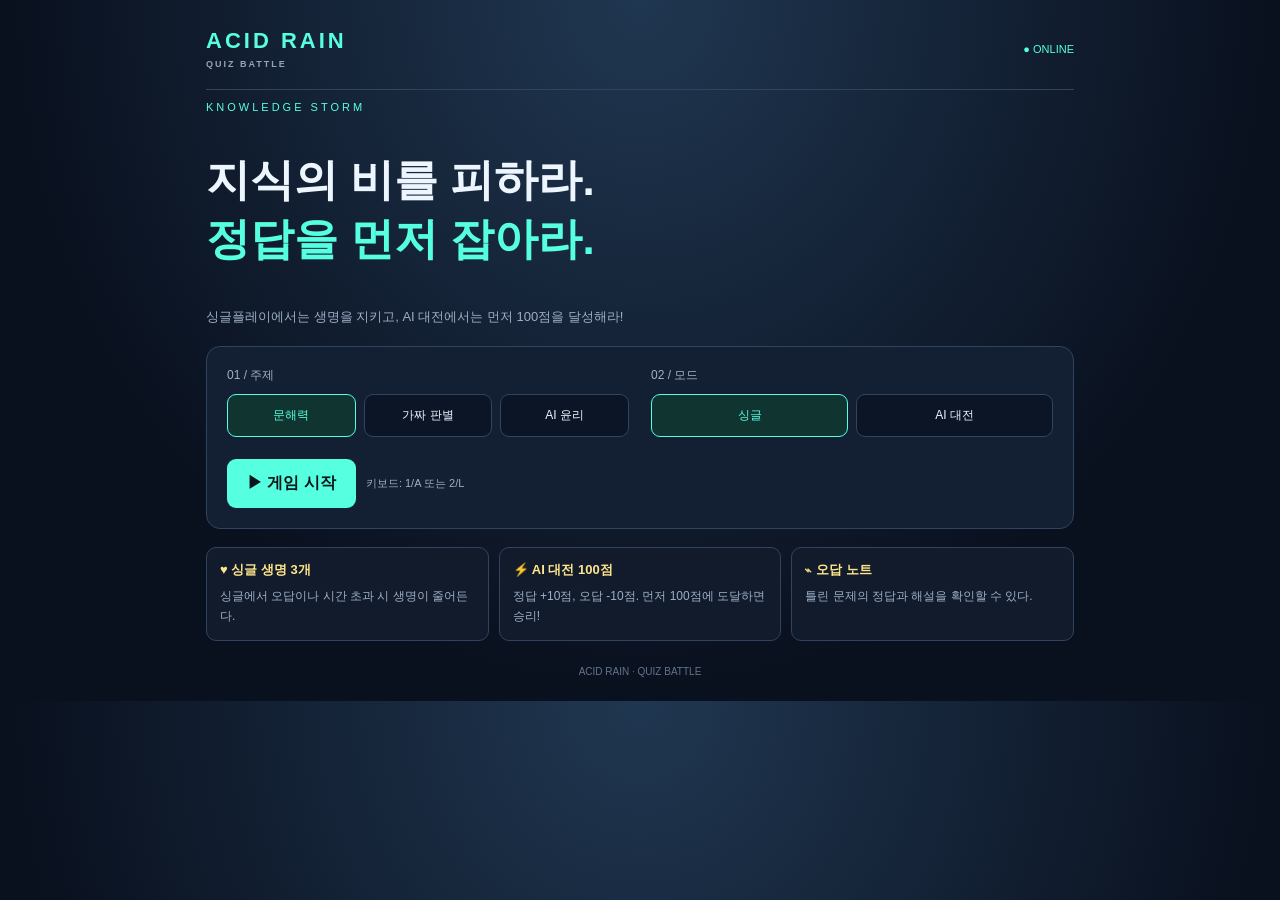
==== index.html @ 9ba33377 "Update index.html" ====
<!DOCTYPE html>
<html lang="ko">
<head>
<meta charset="UTF-8">
<meta name="viewport" content="width=device-width, initial-scale=1">
<title>ACID RAIN - Quiz Battle</title>
<style>
:root{--bg:#09101e;--panel:#131f33;--line:#30445f;--cyan:#56ffe0;--pink:#ff578d;--yellow:#ffe68a}
*{box-sizing:border-box}
body{margin:0;background:radial-gradient(ellipse at top,#203751,#09101e 70%);color:#edf5ff;font-family:Arial,"Malgun Gothic",sans-serif}
button{font:inherit;cursor:pointer}
button:disabled{cursor:default}
.app{max-width:900px;margin:auto;padding:16px}
header{display:flex;justify-content:space-between;align-items:center;padding:12px 0 20px;border-bottom:1px solid var(--line)}
.logo{font-size:22px;font-weight:900;letter-spacing:3px;color:var(--cyan)}
.logo small{display:block;font-size:9px;color:#92a4bd;letter-spacing:2px;margin-top:5px}
.screen{display:none}.screen.active{display:block}
h1{font-size:clamp(28px,6vw,44px);line-height:1.35}
h2{font-size:20px}
.muted{font-size:13px;color:#9eafc6;line-height:1.8}
.panel{background:var(--panel);border:1px solid var(--line);border-radius:14px;padding:20px;margin:18px 0}
.setup{display:grid;grid-template-columns:1fr 1fr;gap:22px}
.label{display:block;color:#9eafc6;font-size:12px;margin-bottom:10px}
.choices{display:grid;grid-template-columns:repeat(3,1fr);gap:8px}
.choices.two{grid-template-columns:repeat(2,1fr)}
.choice{padding:12px 5px;border-radius:9px;border:1px solid var(--line);background:#0b1525;color:#edf5ff;font-size:12px}
.choice.selected{border-color:var(--cyan);background:#10342f;color:var(--cyan)}
.primary{padding:14px 20px;background:var(--cyan);border:0;border-radius:9px;color:#08151a;font-weight:900}
.secondary{padding:11px 15px;background:#18263b;color:#edf5ff;border:1px solid var(--line);border-radius:9px}
.row{display:flex;align-items:center;gap:10px;flex-wrap:wrap}
.rules{display:grid;grid-template-columns:repeat(3,1fr);gap:10px}
.rule{padding:13px;border:1px solid var(--line);border-radius:10px;background:#111b2c}
.rule b{display:block;color:var(--yellow);font-size:13px;margin-bottom:7px}
.rule span{font-size:12px;color:#9eafc6;line-height:1.6}
.stats{display:grid;grid-template-columns:repeat(3,1fr);gap:8px;margin:18px 0 12px}
.stat{background:var(--panel);border:1px solid var(--line);border-radius:10px;padding:12px}
.stat span{display:block;font-size:11px;color:#9eafc6;margin-bottom:7px}
.stat strong{font-size:20px}
.battle{display:none;grid-template-columns:1fr 1fr;gap:8px;margin-bottom:12px}
.battle.show{display:grid}
.bcard{padding:12px;background:var(--panel);border:1px solid var(--line);border-radius:10px;font-size:12px}
.bcard strong{float:right;color:var(--cyan);font-size:17px}
.bcard.ai strong{color:var(--pink)}
.arena{height:475px;position:relative;overflow:hidden;border:1px solid #3b5069;border-radius:14px;background:linear-gradient(#14253a,#09111e 85%,#211525)}
.arena:before{content:"";position:absolute;inset:0;pointer-events:none;background-image:linear-gradient(#34486035 1px,transparent 1px),linear-gradient(90deg,#34486035 1px,transparent 1px);background-size:28px 28px}
.question-area{position:absolute;top:16px;left:12px;right:12px;text-align:center;z-index:2}
.topic{display:inline-block;color:var(--cyan);border:1px solid #315e62;border-radius:20px;padding:6px 10px;font-size:10px;letter-spacing:2px}
#question{font-size:clamp(16px,3.5vw,23px);font-weight:bold;line-height:1.5;margin:12px auto 8px;max-width:750px}
#subquestion{font-size:11px;color:#9eafc6}
.lanes{position:absolute;top:155px;bottom:24px;left:0;right:0;display:grid;grid-template-columns:1fr 1fr;gap:12px;padding:0 12px}
.lane{position:relative;min-width:0;border-left:1px dashed #52617b55;border-right:1px dashed #52617b55}
.lane-label{text-align:center;color:#9eafc6;font-size:10px}
.answer{position:absolute;top:30px;left:4%;width:92%;min-height:84px;padding:14px 7px;display:flex;align-items:center;justify-content:center;color:white;background:#102c37;border:1px solid var(--cyan);border-radius:11px;box-shadow:0 0 18px #56ffe01c}
.answer.pink{background:#30182c;border-color:var(--pink);box-shadow:0 0 18px #ff578d20}
.answer .txt{font-size:clamp(12px,2vw,15px);font-weight:bold;line-height:1.5;overflow-wrap:anywhere}
.key{position:absolute;top:5px;left:7px;font-size:10px;color:var(--cyan)}
.pink .key{color:var(--pink)}
.rain-tail{position:absolute;top:-48px;left:50%;height:43px;width:3px;background:linear-gradient(transparent,var(--cyan));box-shadow:0 0 8px var(--cyan);pointer-events:none}
.pink .rain-tail{background:linear-gradient(transparent,var(--pink));box-shadow:0 0 8px var(--pink)}
.floor{position:absolute;bottom:0;left:0;right:0;height:5px;background:var(--pink);box-shadow:0 0 17px var(--pink)}
.progress{height:4px;background:#1a2940;margin-top:12px;border-radius:5px;overflow:hidden}
#progressFill{height:100%;width:0;background:var(--cyan)}
.feedback{text-align:center;min-height:38px;padding:10px 0;font-size:13px;color:var(--yellow)}
.controls{display:flex;justify-content:space-between;align-items:center;gap:10px;flex-wrap:wrap}
.results{display:grid;grid-template-columns:repeat(3,1fr);gap:8px;margin:18px 0}
.result{padding:12px 8px;background:#0c1627;border:1px solid var(--line);border-radius:10px}
.result span{display:block;font-size:11px;color:#9eafc6;margin-bottom:8px}
.result strong{font-size:20px;color:var(--cyan)}
.review-list{display:grid;gap:10px}
.review{background:#0c1627;border:1px solid var(--line);border-radius:10px;padding:14px}
.review h3{font-size:14px;line-height:1.6}
.review p{font-size:13px;line-height:1.7;overflow-wrap:anywhere}
.wrong{color:var(--pink)}.correct{color:var(--cyan)}
.explain{border-top:1px solid var(--line);padding-top:8px;color:#c3d0e3}
.empty{text-align:center;padding:20px;color:#9eafc6}
footer{text-align:center;padding:25px 0 8px;color:#63748c;font-size:10px}
@media(max-width:600px){.setup{grid-template-columns:1fr}.panel{padding:15px}.rules{grid-template-columns:1fr}.rule{padding:10px 12px}.arena{height:460px}.lanes{padding:0 6px;gap:6px}.answer{left:2%;width:96%;padding:13px 4px}.stats{gap:5px}.stat{padding:10px 6px}.stat strong{font-size:16px}.results{gap:5px}.result{padding:10px 5px}.result strong{font-size:17px}}
</style>
</head>
<body>
<div class="app">
<header><div class="logo">ACID RAIN<small>QUIZ BATTLE</small></div><span style="color:var(--cyan);font-size:11px">● ONLINE</span></header>
<section id="home" class="screen active">
<p style="color:var(--cyan);letter-spacing:3px;font-size:11px">KNOWLEDGE STORM</p>
<h1>지식의 비를 피하라.<br><span style="color:var(--cyan)">정답을 먼저 잡아라.</span></h1>
<p class="muted">싱글플레이에서는 생명을 지키고, AI 대전에서는 먼저 100점을 달성해라!</p>
<div class="panel"><div class="setup">
<div><label class="label">01 / 주제</label><div class="choices" id="topics"><button class="choice selected" data-v="문해력">문해력</button><button class="choice" data-v="비판적 사고">가짜 판별</button><button class="choice" data-v="AI 윤리">AI 윤리</button></div></div>
<div><label class="label">02 / 모드</label><div class="choices two" id="modes"><button class="choice selected" data-v="single">싱글</button><button class="choice" data-v="ai">AI 대전</button></div></div>
<div id="levelSetting"><label class="label">03 / AI 난이도</label><div class="choices" id="levels"><button class="choice selected" data-v="easy">쉬움</button><button class="choice" data-v="medium">보통</button><button class="choice" data-v="hard">어려움</button></div></div>
</div><div class="row" style="margin-top:22px"><button class="primary" id="start">▶ 게임 시작</button><span class="muted" style="font-size:11px">키보드: 1/A 또는 2/L</span></div></div>
<div class="rules"><div class="rule"><b>♥ 싱글 생명 3개</b><span>싱글에서 오답이나 시간 초과 시 생명이 줄어든다.</span></div><div class="rule"><b>⚡ AI 대전 100점</b><span>정답 +10점, 오답 -10점. 먼저 100점에 도달하면 승리!</span></div><div class="rule"><b>⌁ 오답 노트</b><span>틀린 문제의 정답과 해설을 확인할 수 있다.</span></div></div>
</section>
<section id="game" class="screen">
<div class="stats"><div class="stat"><span>STAGE</span><strong id="stage">01</strong></div><div class="stat"><span id="healthLabel">HEALTH</span><strong id="hearts" style="color:var(--pink)">♥ ♥ ♥</strong></div><div class="stat"><span>MY SCORE</span><strong id="score">0</strong></div></div>
<div id="battle" class="battle"><div class="bcard">YOU <strong id="youScore">0</strong><div style="color:#9eafc6;margin-top:8px">목표: 100점</div></div><div class="bcard ai">AI <strong id="cpuScore">0</strong><div style="color:#9eafc6;margin-top:8px">목표: 100점</div></div></div>
<div class="arena"><div class="question-area"><span class="topic" id="topicName">문해력</span><div id="question">문제</div><div id="subquestion">정답을 선택하세요!</div></div>
<div class="lanes"><div class="lane"><div class="lane-label">OPTION 01 · KEY 1</div><button class="answer" id="opt0"><span class="rain-tail"></span><span class="key">1 / A</span><span class="txt"></span></button></div><div class="lane"><div class="lane-label">OPTION 02 · KEY 2</div><button class="answer pink" id="opt1"><span class="rain-tail"></span><span class="key">2 / L</span><span class="txt"></span></button></div></div><div class="floor" id="floor"></div></div>
<div class="progress"><div id="progressFill"></div></div><div class="feedback" id="feedback" aria-live="polite">시작!</div><div class="controls"><span class="muted" style="font-size:11px">1/A 왼쪽 · 2/L 오른쪽</span><button class="secondary" id="quit">게임 종료</button></div>
</section>
<section id="result" class="screen">
<p style="color:var(--cyan);letter-spacing:3px;font-size:11px">MISSION REPORT</p><h1 id="resultTitle">GAME OVER</h1><p class="muted" id="resultMessage"></p>
<div class="panel"><h2>최종 결과</h2><div class="results"><div class="result"><span>내 점수</span><strong id="finalScore">0</strong></div><div class="result"><span>스테이지</span><strong id="finalStage">1</strong></div><div class="result"><span>정답률</span><strong id="accuracy">0%</strong></div></div>
<p class="muted" id="battleResult"></p><h2>⌁ 오답 노트</h2><div id="reviews" class="review-list"></div><div class="row" style="margin-top:20px"><button class="primary" id="retry">↻ 다시 하기</button><button class="secondary" id="homeBtn">메인 화면</button></div></div>
</section>
<footer>ACID RAIN · QUIZ BATTLE</footer>
</div>
<script>
"use strict";

/* 질문은 주제별 개념 목록과 서로 다른 상황을 조합해 만든다.
   같은 질문 문장은 중복 제거하고, 한 게임 안에서는 문제를 재사용하지 않는다. */
const makeBank=(topic,concepts)=>{
 const out=[];
 concepts.forEach((x,i)=>{
  out.push({q:x.q,a:x.a,c:x.c,e:x.e});
 });
 return out;
};
const BANK={
"문해력":makeBank("문해력",[
{q:"'말을 아끼다'의 뜻은?",a:["말을 적게 하다","말을 많이 하다"],c:0,e:"필요한 말만 하며 함부로 말하지 않는다는 뜻이다."},
{q:"'가는 말이 고와야 오는 말이 곱다'는?",a:["빨리 말해야 한다","남을 좋게 대해야 나도 좋게 대접받는다"],c:1,e:"상대방에게 예의 있게 말해야 상대방도 나를 좋게 대한다."},
{q:"'그러나'가 나타내는 관계는?",a:["대조","시간 순서"],c:0,e:"앞 내용과 반대되거나 대조되는 내용을 이어 준다."},
{q:"'마침내'의 뜻은?",a:["처음부터","오랜 과정 끝에 결국"],c:1,e:"여러 과정을 거친 뒤 결국 이루어졌다는 뜻이다."},
{q:"글의 중심 내용을 찾으려면?",a:["핵심 문장과 반복되는 내용을 찾는다","가장 긴 문장만 외운다"],c:0,e:"핵심 문장과 반복되는 내용을 살펴본다."},
{q:"'수포로 돌아갔다'는?",a:["물가로 갔다","노력이나 계획이 헛일이 되었다"],c:1,e:"노력이나 계획이 성과 없이 끝났다는 뜻이다."},
{q:"객관적인 사실은?",a:["오늘은 월요일이다","월요일은 가장 싫은 날이다"],c:0,e:"요일은 확인할 수 있지만 싫어하는 날은 사람마다 다르다."},
{q:"'비가 와서 경기가 취소되었다'의 원인은?",a:["경기 취소","비가 온 것"],c:1,e:"비가 온 것이 원인이고 경기 취소가 결과다."},
{q:"좋은 글의 제목은?",a:["중심 내용을 나타낸다","어려운 단어만 나열한다"],c:0,e:"제목은 글의 중심 내용을 드러내는 것이 좋다."},
{q:"'지만'이 문장에서 하는 역할은?",a:["대조되는 내용을 이어 준다","시간을 나타내기만 한다"],c:0,e:"'지만'은 대조나 양보의 관계를 나타낸다."},
{q:"주장을 뒷받침하는 것은?",a:["근거","장식"],c:0,e:"근거는 주장이 타당하다는 것을 뒷받침하는 이유나 자료다."},
{q:"'예를 들어'의 기능은?",a:["구체적인 사례를 제시한다","앞 내용을 무조건 부정한다"],c:0,e:"사례를 들어 설명을 구체적으로 만든다."},
{q:"'왜냐하면' 뒤에 주로 오는 것은?",a:["이유나 근거","새 제목"],c:0,e:"앞서 말한 내용의 이유를 설명한다."},
{q:"문맥으로 단어 뜻을 추론한다는 것은?",a:["앞뒤 내용을 활용한다","글자 수만 센다"],c:0,e:"주변 문장과 상황이 단어의 의미를 이해하는 단서가 된다."},
{q:"'반면에'가 나타내는 관계는?",a:["차이 또는 대조","시간 순서"],c:0,e:"두 대상이나 상황의 차이를 드러낸다."},
{q:"요약할 때 적절한 방법은?",a:["핵심 내용을 간결하게 정리한다","모든 문장을 그대로 복사한다"],c:0,e:"중요한 내용을 중심으로 짧게 정리한다."},
{q:"'발이 넓다'의 관용적 의미는?",a:["아는 사람이 많다","발이 크다"],c:0,e:"여러 사람과 폭넓게 알고 지낸다는 뜻이다."},
{q:"'식은 죽 먹기'는?",a:["매우 쉬운 일","매우 위험한 일"],c:0,e:"아주 하기 쉬운 일을 뜻한다."},
{q:"'우물 안 개구리'가 비유하는 태도는?",a:["좁은 세계만 알고 그것이 전부라고 여김","새로운 경험을 적극적으로 함"],c:0,e:"세상 물정을 넓게 알지 못하는 태도를 비유한다."},
{q:"인물의 성격을 추론할 때 좋은 근거는?",a:["인물의 말과 행동","이름의 글자 수"],c:0,e:"인물이 하는 말과 행동은 성격을 판단하는 단서다."},
{q:"이야기의 배경에 포함되는 것은?",a:["시간과 장소","독자의 취미"],c:0,e:"배경은 사건이 일어나는 시간과 장소 등을 말한다."},
{q:"이야기의 갈등은 무엇인가?",a:["인물 사이 또는 인물 내부의 대립","모든 문제가 해결된 상태만"],c:0,e:"갈등은 사건을 진행시키는 대립이나 충돌이다."},
{q:"시에서 반복 표현을 사용하는 효과는?",a:["느낌이나 의미를 강조할 수 있다","항상 글을 짧게 만든다"],c:0,e:"반복은 리듬을 만들고 핵심 의미를 강조할 수 있다."},
{q:"의인법의 예시는?",a:["바람이 속삭인다","바람이 초속 3미터로 분다"],c:0,e:"사람이 아닌 바람을 사람처럼 표현했다."},
{q:"직유법의 특징은?",a:["'처럼', '같이' 등으로 빗댄다","숫자로만 나타낸다"],c:0,e:"직유는 비교 표현을 사용해 대상을 빗댄다."},
{q:"은유법의 예시는?",a:["내 마음은 호수다","호수의 깊이는 2미터다"],c:0,e:"마음을 호수에 빗대어 표현했다."},
{q:"설명문의 주된 목적은?",a:["정보나 지식을 알기 쉽게 전달한다","등장인물의 대화만 보여 준다"],c:0,e:"설명문은 대상이나 개념에 대한 정보를 전달한다."},
{q:"논설문의 특징은?",a:["주장과 근거를 제시한다","운율만으로 구성된다"],c:0,e:"논설문은 주장을 근거로 뒷받침한다."},
{q:"기사문에서 확인할 핵심 요소는?",a:["누가·언제·어디서·무엇을·어떻게·왜","글쓴이가 좋아하는 색깔"],c:0,e:"사건의 핵심 정보를 확인하면 내용을 파악하기 쉽다."},
{q:"인용한 자료의 출처를 밝히는 이유는?",a:["정보의 출처를 확인하고 저작권을 존중하려고","글을 길게 보이게 하려고"],c:0,e:"출처 표시는 정보의 근원을 밝히고 표절을 예방한다."},
{q:"표절에 해당하는 행동은?",a:["다른 사람의 글을 자기 글인 것처럼 제출한다","출처를 정확히 적는다"],c:0,e:"다른 사람의 창작물을 자기 것처럼 제시하면 표절이 될 수 있다."},
{q:"글쓴이의 관점이란?",a:["대상을 바라보는 입장","글자의 크기"],c:0,e:"관점은 대상을 해석하고 바라보는 입장이다."},
{q:"광고 문구를 읽을 때 필요한 태도는?",a:["장점뿐 아니라 조건과 한계도 확인한다","모든 표현을 사실로 믿는다"],c:0,e:"광고는 구매를 유도하므로 조건과 근거를 살펴야 한다."},
{q:"'따라서'가 나타내는 관계는?",a:["앞 내용에서 이끌어 낸 결론","대조"],c:0,e:"앞서 제시한 이유나 근거를 바탕으로 결론을 나타낸다."},
{q:"문단을 나누는 기준으로 적절한 것은?",a:["중심 내용이 달라지는 지점을 고려한다","문장마다 무조건 나눈다"],c:0,e:"문단은 중심 내용에 따라 구분하는 것이 일반적이다."},
{q:"글의 결론 부분에서 주로 하는 일은?",a:["핵심을 정리하거나 주장을 마무리한다","새 주제를 끝없이 추가한다"],c:0,e:"결론은 앞 내용을 정리하거나 주장을 마무리한다."},
{q:"글의 도입 부분의 역할은?",a:["주제나 문제를 소개한다","모든 근거를 반복한다"],c:0,e:"도입은 독자가 글의 주제에 관심을 갖도록 돕는다."},
{q:"사전에서 단어를 찾을 때 유용한 정보는?",a:["뜻·품사·용례","책상 색깔"],c:0,e:"사전은 단어의 의미와 사용법을 확인하는 데 도움이 된다."},
{q:"동음이의어란?",a:["소리는 같지만 뜻이 다른 단어","뜻이 반대인 단어"],c:0,e:"발음이 같아도 의미가 다른 단어가 있다."},
{q:"반의어의 예시는?",a:["높다와 낮다","기쁘다와 즐겁다"],c:0,e:"높다와 낮다는 의미가 서로 반대다."},
{q:"유의어를 사용할 때 주의할 점은?",a:["문맥에 따라 의미와 쓰임이 다를 수 있다","모든 문장에서 언제나 바꿔 쓸 수 있다"],c:0,e:"비슷한 뜻이라도 어감과 쓰임이 다를 수 있다."},
{q:"'눈이 밝다'의 관용적 의미는?",a:["잘 알아보거나 판단하는 능력이 뛰어나다","눈의 색이 밝다"],c:0,e:"'눈이 밝다'는 사물을 잘 알아보는 능력을 뜻할 수 있다."},
{q:"접속어가 필요한 이유는?",a:["문장 사이의 관계를 드러내기 위해","문장을 무조건 길게 만들기 위해"],c:0,e:"접속어는 앞뒤 내용의 관계를 알려 준다."},
{q:"통계 수치가 나왔을 때 확인할 점은?",a:["수치의 출처와 조사 방법","수치에 사용된 글꼴"],c:0,e:"통계의 신뢰성을 판단하려면 출처와 조사 방법을 확인해야 한다."},
{q:"감정이 강하게 드러난 글을 읽을 때는?",a:["사실과 글쓴이의 감정을 구분한다","감정을 객관적 사실로 본다"],c:0,e:"감정이나 평가와 객관적으로 확인할 수 있는 사실은 다르다."},
{q:"'손이 크다'는 문맥에 따라?",a:["씀씀이가 크다는 뜻일 수 있다","손의 길이가 반드시 크다는 뜻이다"],c:0,e:"관용 표현은 문맥에 따라 다른 뜻을 나타낸다."},
{q:"'먼저, 다음으로, 마지막으로'의 기능은?",a:["순서와 절차를 나타낸다","인물의 외모를 묘사한다"],c:0,e:"순서를 알려 주어 내용의 흐름을 이해하게 한다."},
{q:"'뿐만 아니라'의 기능은?",a:["앞 내용에 다른 내용을 덧붙인다","앞 내용을 취소한다"],c:0,e:"이미 제시한 내용에 추가 정보를 더한다."},
{q:"설명문에서 정의를 제시하는 이유는?",a:["핵심 개념의 의미를 분명히 하려고","주제를 모호하게 하려고"],c:0,e:"정의는 대상이나 개념이 무엇인지 명확하게 설명한다."},
{q:"문학 작품의 주제를 찾을 때는?",a:["사건과 인물의 변화, 결말을 함께 살핀다","제목만 보고 바로 단정한다"],c:0,e:"작품의 여러 요소를 종합해 중심 의미를 파악한다."},
{q:"시의 화자란?",a:["시 속에서 말하는 목소리","시를 읽는 모든 독자"],c:0,e:"화자는 시에서 생각과 감정을 전달하는 말하는 이다."},
{q:"소설의 서술자는?",a:["이야기를 전달하는 목소리","이야기를 읽는 독자만"],c:0,e:"서술자는 사건과 인물의 이야기를 전달한다."},
{q:"읽기 전에 제목과 소제목을 살피는 이점은?",a:["글의 주제와 구조를 예상할 수 있다","내용을 전혀 예상하지 못한다"],c:0,e:"제목과 소제목은 글의 내용을 미리 파악하는 단서다."},
{q:"읽는 중 모르는 단어가 나오면?",a:["문맥과 사전을 활용해 뜻을 확인한다","문장을 무조건 포기한다"],c:0,e:"문맥과 사전은 낯선 어휘를 이해하는 데 도움을 준다."},
{q:"읽은 뒤 내용을 되돌아보는 이유는?",a:["이해한 내용과 놓친 부분을 점검하기 위해","읽은 내용을 잊기 위해"],c:0,e:"읽기 후 점검은 이해도를 확인하는 데 도움이 된다."},
{q:"서평의 주된 내용은?",a:["책의 내용과 읽은 사람의 평가","책의 가격만"],c:0,e:"서평은 작품을 소개하고 평가하는 글이다."},
{q:"독서 감상문에 포함하면 좋은 것은?",a:["인상 깊은 부분과 자신의 생각","줄거리만 전부 복사하기"],c:0,e:"감상문은 작품을 읽고 느낀 점과 생각을 담는다."},
{q:"글의 핵심어란?",a:["중심 내용을 이해하는 데 중요한 단어","장식용 단어"],c:0,e:"핵심어는 글의 주제와 중심 내용을 파악하는 단서다."},
{q:"문해력이란 무엇인가?",a:["글을 읽고 의미를 이해하며 활용하는 능력","글씨를 빠르게 쓰는 능력만"],c:0,e:"문해력은 읽기와 이해, 정보 활용 등을 포함한다."}
]),
"비판적 사고":makeBank("비판적 사고",[
{q:"'내일부터 전국 학교 휴교!'라는 SNS 글을 봤다.",a:["교육청과 학교의 공식 공지를 확인한다","공유가 많으니 믿는다"],c:0,e:"공유 횟수만으로 사실을 판단할 수 없다."},
{q:"충격적인 뉴스 제목에 근거가 없다.",a:["제목이 강렬하니 믿는다","본문의 근거와 다른 보도를 확인한다"],c:1,e:"자극적인 제목에 속지 말고 근거를 확인한다."},
{q:"유명인이 이상한 말을 하는 영상이 있다.",a:["원본과 공식 계정 등을 확인한다","얼굴이 같으니 진짜다"],c:0,e:"영상은 합성되거나 맥락이 잘릴 수 있다."},
{q:"'이 음식을 먹으면 모든 병이 낫는다'는 광고는?",a:["바로 구매한다","과학적 근거와 공식 정보를 확인한다"],c:1,e:"과장된 건강 주장은 근거를 확인해야 한다."},
{q:"사진 속 사건이 실제인지 확인하려면?",a:["원본, 촬영 시점, 장소를 확인한다","사진은 무조건 진짜다"],c:0,e:"사진이 다른 사건의 자료로 재사용될 수 있다."},
{q:"전문가 이름이 없는 글을 봤다.",a:["전문가라고 했으니 믿는다","이름, 소속, 발언과 근거를 확인한다"],c:1,e:"전문가라는 표현만으로 신뢰성이 보장되지는 않는다."},
{q:"AI가 쓴 것 같은 뉴스의 진위를 확인하려면?",a:["문법이 자연스러우면 진짜다","신뢰할 만한 출처를 교차 확인한다"],c:1,e:"AI도 그럴듯하지만 틀린 정보를 생성할 수 있다."},
{q:"'공유하지 않으면 큰일 납니다!'라는 메시지는?",a:["불안감을 유도하는 표현인지 살펴본다","바로 공유한다"],c:0,e:"긴급함과 공포를 이용해 공유를 유도할 수 있다."},
{q:"여러 사이트에 같은 주장이 있다.",a:["여러 곳에 있으니 무조건 사실이다","같은 자료를 복사했는지 확인한다"],c:1,e:"여러 사이트가 같은 잘못된 정보를 복사했을 수 있다."},
{q:"AI 이미지인지 의심스러운 사진이 있다.",a:["출처와 원본 등 여러 증거를 확인한다","손가락만 보면 언제나 확실히 안다"],c:0,e:"이미지 일부만으로 진위를 확정하기 어렵다."},
{q:"친구 두 명이 좋아하는 게임을 반 전체가 좋아한다고 결론 내렸다.",a:["대표적인 조사다","표본이 작아 성급한 일반화일 수 있다"],c:1,e:"소수의 경험이 전체를 대표한다고 볼 수 없다."},
{q:"두 사건이 동시에 일어났다. 하나가 다른 하나의 원인일까?",a:["동시에 일어났다는 사실만으로는 알 수 없다","동시에 일어났으니 반드시 원인이다"],c:0,e:"상관관계만으로 인과관계를 확정할 수 없다."},
{q:"제품 리뷰가 전부 별 다섯 개다.",a:["제품은 반드시 완벽하다","리뷰 수와 작성자, 구체적인 내용을 살핀다"],c:1,e:"평점만으로 신뢰성을 단정하기 어렵다."},
{q:"자신의 의견과 반대되는 증거를 발견했다.",a:["증거를 검토하고 생각을 수정할 수 있다","무조건 무시한다"],c:0,e:"비판적 사고는 반대 증거도 공정하게 검토한다."},
{q:"'유명한 사람이 추천했으니 무조건 최고다.'",a:["충분한 근거다","권위만으로 결론 내리는 오류일 수 있다"],c:1,e:"유명세가 제품의 품질을 보장하지 않는다."},
{q:"'모두가 그렇게 하니까 옳다.'",a:["다수의 선택과 옳고 그름은 별개다","많은 사람이 하면 무조건 옳다"],c:0,e:"다수의 의견만으로 사실이나 도덕성을 확정할 수 없다."},
{q:"상대방의 외모를 공격하며 주장을 반박했다.",a:["논리적인 반박이다","주장 대신 사람을 공격하는 인신공격이다"],c:1,e:"주장의 타당성은 근거와 논리로 판단해야 한다."},
{q:"상대의 주장을 과장해서 반박했다.",a:["허수아비 논증일 수 있다","공정한 반박이다"],c:0,e:"상대의 실제 주장이 아니라 왜곡된 주장을 반박했다."},
{q:"설문 응답자가 특정 연령에 몰렸다.",a:["표본이 전체를 대표한다","표본 구성이 편향됐는지 확인한다"],c:1,e:"응답자 수뿐 아니라 표본 구성도 중요하다."},
{q:"통계 그래프의 세로축이 95부터 시작한다.",a:["차이가 실제보다 크게 보이는지 살핀다","그래프는 무조건 거짓이다"],c:0,e:"축의 범위는 차이를 과장해 보이게 할 수 있다."},
{q:"한 실험에서 원하는 결과가 나왔다.",a:["한 번으로 모든 상황이 증명됐다","반복 실험과 추가 검증이 필요할 수 있다"],c:1,e:"한 번의 결과만으로 일반적인 결론을 확정하기 어렵다."},
{q:"주장을 뒷받침하는 자료가 오래되었다.",a:["현재에도 유효한지 최신 자료와 비교한다","오래됐으니 무조건 거짓이다"],c:0,e:"자료의 날짜와 현재 상황의 차이를 확인해야 한다."},
{q:"인터넷 글에 출처 링크가 없다.",a:["출처가 없어도 무조건 사실이다","신뢰성을 판단할 추가 근거가 필요하다"],c:1,e:"출처를 확인할 수 없으면 검증이 어려워진다."},
{q:"한 제품의 단점 리뷰만 읽었다.",a:["다양한 리뷰와 객관적인 정보를 함께 본다","제품은 무조건 나쁘다"],c:0,e:"일부 후기만으로 전체 품질을 단정하기 어렵다."},
{q:"'이 방법을 쓰면 100% 성공한다'는 광고는?",a:["100%라는 숫자를 믿는다","성공 조건과 검증 자료를 확인한다"],c:1,e:"절대적인 표현에는 구체적인 근거가 필요하다."},
{q:"문제의 원인을 조사하지 않고 해결책부터 정했다.",a:["원인 분석이 부족할 수 있다","효율적인 분석이다"],c:0,e:"문제의 원인을 파악해야 적절한 해결책을 고를 수 있다."},
{q:"선택지 A와 B만 있다고 생각했는데 C도 가능하다.",a:["처음 두 선택지만 고집한다","선택지를 더 넓게 검토한다"],c:1,e:"여러 대안을 검토하면 더 나은 선택을 찾을 수 있다."},
{q:"이미 돈을 썼으니 손해가 나도 계속 투자하려 한다.",a:["매몰 비용에 끌린 판단일 수 있다","이미 쓴 돈은 반드시 회수된다"],c:0,e:"앞으로의 비용과 이익을 따져야 한다."},
{q:"주장에 반례가 하나 발견되었다.",a:["주장은 전부 거짓이다","반례가 주장의 어느 부분을 반박하는지 살핀다"],c:1,e:"반례의 범위와 의미를 따져야 한다."},
{q:"실험에서 여러 조건을 한꺼번에 바꾸었다.",a:["어떤 조건이 결과에 영향을 줬는지 알기 어렵다","원인을 더 정확하게 알 수 있다"],c:0,e:"여러 변인을 동시에 바꾸면 원인을 분리하기 어렵다."},
{q:"친구가 직접 경험했다고 말한다.",a:["개인 경험은 모든 사람에게 적용된다","개인 경험과 전체를 대표하는 증거를 구분한다"],c:1,e:"개인의 경험은 전체의 경향을 증명하지 않는다."},
{q:"통계에서 평균만 제시되어 있다.",a:["분포와 중앙값 등 다른 정보도 살핀다","평균만으로 모든 특징을 알 수 있다"],c:0,e:"평균은 극단적인 값의 영향을 받을 수 있다."},
{q:"조사 결과를 발표한 기관이 제품 판매자다.",a:["판매자가 발표했으니 무조건 거짓이다","이해관계와 조사 방법을 함께 검토한다"],c:1,e:"이해관계는 고려할 요소지만 자료도 함께 평가해야 한다."},
{q:"온라인 투표에서 한 사람이 여러 번 투표할 수 있다.",a:["결과가 왜곡될 가능성이 있다","결과는 언제나 정확하다"],c:0,e:"중복 참여는 결과의 대표성을 해칠 수 있다."},
{q:"뉴스에 숫자만 많으면 믿을 만할까?",a:["숫자는 언제나 객관적이다","수치의 출처와 맥락을 확인한다"],c:1,e:"숫자도 선택적으로 제시되거나 잘못 해석될 수 있다."},
{q:"상대가 제시한 근거를 검토하려면?",a:["근거가 주장과 관련 있고 충분한지 본다","상대의 말투부터 평가한다"],c:0,e:"근거의 관련성과 충분성이 중요하다."},
{q:"정책의 장점만 소개하는 글을 읽었다.",a:["장점만 있으니 완벽하다","단점과 부작용도 확인한다"],c:1,e:"균형 잡힌 판단을 위해 다양한 영향을 살펴야 한다."},
{q:"예측이 한 번 맞았다.",a:["다른 상황에서도 검증해야 한다","예측 방식이 언제나 정확하다"],c:0,e:"한 번의 성공만으로 정확성을 보장할 수 없다."},
{q:"실험 결과가 예상과 달랐다.",a:["예상과 다르니 결과를 삭제한다","결과를 기록하고 원인을 검토한다"],c:1,e:"예상과 다른 결과도 중요한 정보다."},
{q:"어떤 정보가 내 생각과 잘 맞는다.",a:["반대되는 증거도 공정하게 확인한다","맞는 정보만 더 찾아본다"],c:0,e:"확증 편향을 줄이려면 반대 증거도 살펴야 한다."},
{q:"문제 해결 방법을 비교하고 싶다.",a:["각 방법에 서로 다른 기준을 적용한다","비용·효과·위험 등 같은 기준을 적용한다"],c:1,e:"같은 기준을 적용해야 공정하게 비교할 수 있다."},
{q:"인터넷 게시물의 날짜가 5년 전이다.",a:["현재 상황에도 적용되는지 확인한다","지금도 무조건 유효하다"],c:0,e:"오래된 정보는 현재와 달라졌을 수 있다."},
{q:"원본 자료와 요약본의 수치가 다르다.",a:["더 짧은 요약본을 무조건 믿는다","원본과 계산 과정을 확인한다"],c:1,e:"요약 과정에서 오류가 생겼을 수 있다."},
{q:"'이것 아니면 저것뿐이야'라는 주장이다.",a:["흑백 논리일 가능성을 살핀다","언제나 완전한 설명이다"],c:0,e:"중간 선택지나 다른 대안이 있을 수 있다."},
{q:"두 집단의 결과가 다르게 나왔다.",a:["차이는 무조건 한 가지 원인 때문이다","표본과 조건이 같은지 확인한다"],c:1,e:"집단의 특성과 조사 조건을 함께 검토해야 한다."},
{q:"결론이 근거보다 훨씬 강하다.",a:["결론의 범위를 근거에 맞게 조정한다","강한 결론일수록 더 정확하다"],c:0,e:"결론은 근거가 뒷받침하는 범위를 넘지 않아야 한다."},
{q:"확률이 10%인 일이 있다.",a:["절대 일어나지 않는다","가능성은 낮지만 0은 아니다"],c:1,e:"10%는 불가능이 아니라 낮은 가능성을 뜻한다."},
{q:"어떤 판단이 불확실하다.",a:["불확실한 점을 밝히고 추가 정보를 찾는다","확실한 척 단정한다"],c:0,e:"불확실성을 인정하면 판단을 개선할 수 있다."},
{q:"새로운 증거가 기존 결론을 반박한다.",a:["기존 결론을 무조건 유지한다","증거를 평가하고 결론을 수정할 수 있다"],c:1,e:"합리적인 판단은 새로운 증거에 따라 바뀔 수 있다."},
{q:"댓글이 수천 개 달린 게시물은?",a:["댓글 수만으로 사실 여부를 판단할 수 없다","댓글이 많으니 무조건 사실이다"],c:0,e:"인기와 정확성은 서로 다른 기준이다."},
{q:"게시물의 작성자가 익명이다.",a:["익명이면 반드시 거짓이다","작성자만으로 판단하지 말고 근거도 확인한다"],c:1,e:"익명 여부만으로 사실을 확정할 수는 없다."},
{q:"한 장의 사진이 사건의 전부를 보여 줄까?",a:["사진 밖의 맥락과 전후 상황도 확인한다","사진 한 장이면 모든 맥락을 알 수 있다"],c:0,e:"사진은 일부 장면만 보여 줄 수 있다."},
{q:"뉴스에서 한 사람의 말만 인용했다.",a:["한 사람의 말이면 충분하다","다른 당사자와 독립적인 자료도 확인한다"],c:1,e:"한쪽의 주장만으로 전체 상황을 판단하기 어렵다."},
{q:"광고가 단점을 작은 글씨로 표시했다.",a:["조건과 제한 사항까지 읽는다","큰 글씨의 장점만 본다"],c:0,e:"중요한 조건과 예외를 확인해야 한다."},
{q:"설문 문항이 '좋은 정책에 찬성하십니까?'이다.",a:["중립적인 질문이다","표현이 응답을 유도할 수 있다"],c:1,e:"질문 문구가 응답에 영향을 줄 수 있다."},
{q:"설문에서 불만이 있는 사람만 참여했다.",a:["응답 결과가 전체 의견을 대표하지 못할 수 있다","전체의 정확한 의견이다"],c:0,e:"자발적 참여는 특정 의견을 가진 사람에게 치우칠 수 있다."},
{q:"검색 결과 맨 위에 나온 페이지는?",a:["무조건 가장 정확하다","광고나 노출 순위일 수 있어 내용도 평가한다"],c:1,e:"검색 순위가 정확성을 보장하지는 않는다."},
{q:"AI 요약문에 원문에 없는 주장이 있다.",a:["원문과 대조하고 오류를 수정한다","요약문은 항상 정확하다"],c:0,e:"자동 요약도 원문을 잘못 해석할 수 있다."},
{q:"반복해서 같은 정보가 보인다.",a:["반복 노출은 사실의 증명이다","독립적인 출처인지 확인한다"],c:1,e:"알고리즘이나 복사 때문에 같은 정보가 반복될 수 있다."},
{q:"친구가 믿는 정보라서 나도 믿으려 한다.",a:["친구의 신뢰도와 정보의 근거를 따로 본다","친구가 믿으면 검증할 필요 없다"],c:0,e:"사람에 대한 신뢰와 정보의 정확성은 별개다."},
{q:"정확한 답을 모를 때 좋은 태도는?",a:["아는 척하며 추측을 사실로 말한다","모른다고 인정하고 확인한다"],c:1,e:"불확실성을 인정하는 것이 더 정확한 판단으로 이어진다."},
{q:"주장에 숫자와 그래프가 함께 있다.",a:["자료가 주장을 실제로 뒷받침하는지 확인한다","그래프가 있으면 주장은 참이다"],c:0,e:"시각 자료도 주장과 관련성이 있는지 검토해야 한다."},
{q:"해결책이 한 가지뿐이라고 들었다.",a:["대안은 생각할 필요 없다","다른 대안과 부작용도 검토한다"],c:1,e:"여러 대안을 비교하면 더 적절한 해결책을 찾을 수 있다."},
{q:"상관계수가 높게 나왔다.",a:["한 변수가 다른 변수를 반드시 일으킨다","다른 요인과 인과관계를 따로 검토한다"],c:1,e:"높은 상관만으로 원인과 결과를 확정할 수 없다."},
{q:"어떤 주장을 평가할 때 중요한 것은?",a:["근거의 질과 논리적 연결","주장을 말한 사람의 목소리 크기"],c:0,e:"근거와 논리의 타당성을 살펴야 한다."},
{q:"비판적 사고의 목적은?",a:["모든 정보를 무조건 의심만 한다","정보와 주장을 근거에 따라 평가한다"],c:1,e:"비판적 사고는 무조건 반대하는 것이 아니라 근거를 따져 판단하는 것이다."}
]),
"AI 윤리":makeBank("AI 윤리",[
{q:"AI로 과제를 작성했다면?",a:["학교 규칙을 지키고 필요한 경우 사용 사실을 밝힌다","AI가 썼으니 내 글이라고 한다"],c:0,e:"AI 사용 규칙을 지키고 결과물에 책임져야 한다."},
{q:"AI가 자신 있게 틀린 답을 말한다.",a:["자신 있게 말했으니 사실이다","신뢰할 만한 자료로 확인한다"],c:1,e:"AI는 그럴듯하지만 틀린 정보를 만들 수 있다."},
{q:"다른 사람의 개인정보를 AI에 입력하려 한다.",a:["불필요한 개인정보 입력을 피한다","항상 완벽하게 비밀이라고 가정한다"],c:0,e:"서비스의 데이터 처리 방식을 확인하고 개인정보를 보호해야 한다."},
{q:"AI가 특정 집단을 불리하게 평가한다.",a:["AI는 항상 공정하다","학습 자료와 결과의 편향을 점검한다"],c:1,e:"학습 데이터의 편견이 결과에 반영될 수 있다."},
{q:"AI 생성 사진을 실제 뉴스처럼 게시한다.",a:["AI 생성 여부를 명확히 밝힌다","실제 촬영 출처를 꾸며낸다"],c:0,e:"사람들이 실제 사건으로 오해하지 않도록 해야 한다."},
{q:"AI가 채용 결정을 내린다면?",a:["결과를 검토하지 않는다","공정성을 점검하고 사람이 감독한다"],c:1,e:"중요한 결정에는 편향 점검과 인간의 감독이 필요하다."},
{q:"인터넷 그림을 AI에 사용해도 될까?",a:["저작권과 이용 조건을 확인한다","인터넷에 있으면 무조건 자유롭게 쓴다"],c:0,e:"공개된 자료에도 저작권이나 이용 조건이 있을 수 있다."},
{q:"AI가 잘못된 조언을 해서 피해가 생겼다.",a:["AI가 했으니 책임이 없다","관련된 책임과 시정 방법을 살펴본다"],c:1,e:"AI를 사용했다는 이유만으로 책임이 사라지지 않는다."},
{q:"AI가 차별적인 답변을 했다.",a:["문제를 확인하고 바로잡는다","그대로 퍼뜨린다"],c:0,e:"차별적 결과를 점검하고 개선하는 것이 중요하다."},
{q:"책임 있는 AI 활용은?",a:["성능만 좋으면 괜찮다","안전, 공정성, 개인정보도 고려한다"],c:1,e:"AI의 성능뿐 아니라 사람과 사회에 미치는 영향도 고려해야 한다."},
{q:"친구의 전화번호를 AI에 입력하려 한다.",a:["친구의 개인정보를 보호하고 입력하지 않는다","허락 없이 입력해도 된다"],c:0,e:"타인의 개인정보를 함부로 공유하면 안 된다."},
{q:"AI가 존재하지 않는 책을 인용했다.",a:["그럴듯하니 그대로 제출한다","실제 책과 출처가 존재하는지 확인한다"],c:1,e:"AI는 존재하지 않는 출처를 생성할 수 있다."},
{q:"유명인의 목소리를 AI로 합성하려 한다.",a:["동의와 사용 목적, 피해 가능성을 확인한다","유명인은 누구나 마음대로 합성해도 된다"],c:0,e:"목소리 합성은 권리와 사생활에 영향을 줄 수 있다."},
{q:"친구를 놀리는 가짜 영상을 AI로 만들었다.",a:["장난이면 언제나 괜찮다","당사자에게 피해를 줄 수 있으므로 만들거나 퍼뜨리지 않는다"],c:1,e:"합성 영상은 괴롭힘과 명예 훼손의 피해를 일으킬 수 있다."},
{q:"AI가 특정 성별에만 적합한 직업을 추천한다.",a:["추천 기준과 데이터의 편향을 살핀다","AI가 말했으니 정답이다"],c:0,e:"고정관념이 추천 결과에 반영됐을 수 있다."},
{q:"AI 답을 과학 보고서에 사용하려 한다.",a:["검증 없이 그대로 사용한다","신뢰할 만한 자료로 사실을 확인한다"],c:1,e:"보고서에는 정확한 정보와 확인 가능한 근거가 필요하다."},
{q:"AI 서비스가 위치 정보를 요구한다.",a:["필요성과 이용 목적을 확인한다","모든 권한을 무조건 허용한다"],c:0,e:"서비스에 꼭 필요한 정보인지 판단해야 한다."},
{q:"개인정보 처리 안내가 제공된다.",a:["읽을 필요가 전혀 없다","어떤 정보를 어떻게 처리하는지 살펴본다"],c:1,e:"정보 처리 방식을 이해하면 개인정보 위험을 줄일 수 있다."},
{q:"AI가 학생을 자동으로 평가한다.",a:["평가 기준과 오류 가능성을 검토한다","AI 평가에는 오류가 절대 없다"],c:0,e:"평가 시스템은 오류와 편향을 가질 수 있다."},
{q:"AI 추천 영상만 계속 시청한다.",a:["다른 관점과 다양한 출처도 찾아본다","추천되는 정보만 세상에 존재한다고 생각한다"],c:0,e:"추천 시스템은 비슷한 콘텐츠를 반복해서 보여 줄 수 있다."},
{q:"AI가 만든 그림을 내 작품이라고 발표한다.",a:["출처와 AI 사용 여부를 정직하게 밝힌다","직접 그렸다고 거짓말한다"],c:0,e:"창작 과정과 AI 사용 사실을 투명하게 알리는 것이 바람직하다."},
{q:"AI 숙제를 제출하기 전에는?",a:["내용을 이해하지 않고 바로 낸다","사실을 확인하고 직접 이해한 뒤 규칙에 맞게 제출한다"],c:1,e:"사용자는 결과를 확인하고 학습에 책임을 져야 한다."},
{q:"AI가 얼굴만 보고 감정을 판단한다.",a:["추정 결과가 실제 감정을 완벽하게 보여 주지는 않는다","얼굴만 보면 감정을 100% 알 수 있다"],c:0,e:"표정만으로 사람의 실제 감정을 확정하기 어렵다."},
{q:"AI 시스템의 오류로 이용자가 피해를 입었다.",a:["오류를 숨긴다","문제를 알리고 조사와 개선을 진행한다"],c:1,e:"피해를 줄이고 원인을 바로잡는 절차가 필요하다."},
{q:"AI가 만든 가짜 뉴스를 발견했다.",a:["확산을 멈추고 확인된 정보를 살핀다","더 많은 사람에게 무조건 전달한다"],c:0,e:"허위 정보의 확산을 막고 사실 여부를 확인해야 한다."},
{q:"AI 번역 결과가 이상하다.",a:["기계 번역은 언제나 완벽하다","중요한 문장은 원문과 대조해 확인한다"],c:1,e:"번역 시스템은 문맥과 표현을 잘못 이해할 수 있다."},
{q:"AI가 의료 관련 답을 제공한다.",a:["전문가의 판단을 대신한다고 믿는다","공식 자료와 자격 있는 전문가에게 확인한다"],c:1,e:"중요한 건강 결정은 신뢰할 만한 전문 정보를 통해 확인해야 한다."},
{q:"AI가 개인정보를 기억하는 것처럼 보인다.",a:["서비스의 기억과 데이터 설정을 확인한다","아무 정보도 저장될 수 없다고 단정한다"],c:0,e:"서비스마다 정보 처리 방식이 다를 수 있다."},
{q:"AI 학습 데이터에 특정 집단이 거의 없다.",a:["그 집단에 대한 결과도 언제나 정확하다","그 집단에 대한 성능이 낮아지는지 점검한다"],c:1,e:"대표성이 부족한 데이터는 특정 집단의 결과에 영향을 줄 수 있다."},
{q:"AI 시스템이 사람을 감시하는 데 사용된다.",a:["필요성·비례성·개인정보 보호를 검토한다","기술적으로 가능하면 무조건 허용한다"],c:0,e:"감시 기술은 사생활과 권리에 영향을 줄 수 있다."},
{q:"AI 시스템을 출시하기 전에 필요한 것은?",a:["홍보만 준비한다","안전성, 보안, 편향 등을 시험한다"],c:1,e:"배포 전에는 여러 위험을 점검해야 한다."},
{q:"AI가 보안 취약점을 발견했다.",a:["권한과 절차에 따라 안전하게 보고한다","취약점을 악용해 정보를 훔친다"],c:0,e:"보안 문제는 허가된 절차로 해결해야 한다."},
{q:"AI 생성물에 저작권 문제가 의심된다.",a:["AI 결과는 언제나 자유 이용 가능하다","관련 권리와 사용 조건을 확인한다"],c:1,e:"AI 생성물도 상황에 따라 권리 문제가 발생할 수 있다."},
{q:"AI가 특정 사람을 비난하는 답변을 만들었다.",a:["사실 확인 없이 퍼뜨리지 않는다","AI가 작성했으니 무조건 사실이다"],c:0,e:"AI 결과에는 오류나 명예 훼손 위험이 있을 수 있다."},
{q:"AI로 시험 답안을 몰래 생성해 제출하려 한다.",a:["규칙과 상관없이 사용한다","평가 규칙을 확인하고 부정행위를 피한다"],c:1,e:"평가에서 허용되지 않은 AI 사용은 부정행위가 될 수 있다."},
{q:"AI 보고서에 통계가 있다.",a:["통계의 출처와 계산을 확인한다","숫자가 있으니 정확하다"],c:0,e:"AI가 수치나 출처를 잘못 제시할 수 있다."},
{q:"AI의 답변이 사람마다 다르게 나온다.",a:["무조건 하나만 진실이다","질문과 맥락에 따른 차이를 확인한다"],c:1,e:"입력과 맥락에 따라 결과가 달라질 수 있다."},
{q:"AI가 비밀번호를 입력하라고 요청한다.",a:["서비스의 신뢰성과 요청 이유를 먼저 확인한다","어떤 서비스든 비밀번호를 입력한다"],c:0,e:"비밀번호를 함부로 입력하면 계정이 위험해질 수 있다."},
{q:"AI 챗봇이 사용자를 모욕하는 말을 했다.",a:["문제를 신고하거나 피드백을 제공한다","AI의 말이므로 무조건 참는다"],c:0,e:"유해한 결과는 신고와 개선 절차를 통해 다룰 수 있다."},
{q:"AI가 만든 자료를 다른 사람에게 전달한다.",a:["검증 없이 사실로 소개한다","정확성을 확인하고 필요한 경우 AI 생성물임을 알린다"],c:1,e:"전달 전에 정보의 정확성과 맥락을 확인해야 한다."},
{q:"AI 서비스가 필요 이상으로 많은 권한을 요구한다.",a:["필요한 권한만 허용하거나 사용을 중단한다","모든 권한을 무조건 허용한다"],c:0,e:"불필요한 권한은 개인정보와 보안 위험을 높일 수 있다."},
{q:"AI가 장애인을 위한 기능을 제공한다.",a:["모든 장애인에게 같은 기능만 제공하면 충분하다","실제 이용자의 다양한 요구를 확인하고 시험한다"],c:1,e:"접근성은 다양한 사용 환경과 요구를 고려해야 한다."},
{q:"AI를 사용하지 못하는 사람도 있다.",a:["기술 접근성의 격차를 줄이는 방법을 고려한다","사용하지 못하는 사람은 무조건 배제한다"],c:0,e:"디지털 격차를 줄이고 참여 기회를 넓히는 것이 중요하다."},
{q:"AI가 환경에 영향을 줄 수 있을까?",a:["AI는 전기를 사용하지 않는다","계산에 필요한 에너지와 자원 소비를 고려한다"],c:1,e:"AI 개발과 운영에는 에너지와 자원이 필요하다."},
{q:"AI 시스템이 잘못된 결과를 반복한다.",a:["원인과 데이터를 조사해 개선한다","오류를 사용자 탓으로만 돌린다"],c:0,e:"오류의 원인을 찾아 시스템을 개선해야 한다."},
{q:"AI의 자동 판단을 사람이 바꿀 수 없다.",a:["어떤 경우에도 바꿀 수 없게 하는 것이 최선이다","중요한 판단에 대한 이의 제기와 사람의 검토를 마련한다"],c:1,e:"중대한 결정에는 설명과 이의 제기 절차가 중요하다."},
{q:"AI가 만든 콘텐츠에 실제 인물이 등장한다.",a:["당사자의 권리와 사생활을 고려한다","실제 인물이면 누구나 자유롭게 이용할 수 있다"],c:0,e:"실제 인물의 초상과 개인정보를 존중해야 한다."},
{q:"AI가 추천한 상품을 구매하려 한다.",a:["추천은 언제나 내게 가장 유리하다","추천 이유와 다른 선택지도 비교한다"],c:1,e:"추천은 광고나 시스템 목표의 영향을 받을 수 있다."},
{q:"AI가 내린 결정의 이유를 알 수 없다.",a:["이유를 몰라도 무조건 따른다","설명이나 검토 방법을 요청한다"],c:1,e:"중요한 결정에서는 설명 가능성과 검토 절차가 중요하다."},
{q:"AI가 만든 글에 오류를 발견했다.",a:["오류를 수정하고 사실을 다시 확인한다","AI가 쓴 글이니 수정하지 않는다"],c:0,e:"AI 결과물은 사용자가 검토하고 수정해야 한다."},
{q:"AI로 다른 사람의 얼굴을 광고에 넣으려 한다.",a:["당사자의 동의와 권리를 확인한다","광고 목적이면 허락이 필요 없다"],c:0,e:"얼굴을 이용할 때는 권리와 동의를 고려해야 한다."},
{q:"AI가 학생의 학습 수준을 예측한다.",a:["예측을 확정적인 능력으로 취급한다","오류 가능성을 인정하고 여러 평가 자료를 함께 본다"],c:1,e:"예측 결과만으로 학생의 가능성을 단정해서는 안 된다."},
{q:"AI가 특정 지역 사람을 위험하다고 분류한다.",a:["분류 기준과 데이터 편향을 점검한다","AI 분류는 언제나 객관적이다"],c:0,e:"데이터와 기준이 특정 집단을 부당하게 불리하게 만들 수 있다."},
{q:"AI에게 타인의 비밀을 요약해 달라고 한다.",a:["허락과 개인정보 보호를 먼저 고려한다","비밀이면 더 많이 입력한다"],c:0,e:"타인의 사적인 정보는 함부로 입력하거나 공유하면 안 된다."},
{q:"AI로 만든 음악을 상업적으로 사용하려 한다.",a:["서비스 약관과 권리 조건을 확인한다","AI 음악은 무조건 저작권 문제가 없다"],c:0,e:"상업적 이용 가능 여부는 도구와 결과물의 조건에 따라 달라질 수 있다."},
{q:"AI가 만든 번역으로 중요한 계약 내용을 이해하려 한다.",a:["번역 결과만으로 계약을 확정한다","원문과 전문가 검토를 통해 확인한다"],c:1,e:"중요한 계약은 번역 오류의 위험을 고려해야 한다."},
{q:"AI가 어린이에게 부적절한 내용을 보여 줬다.",a:["연령에 맞는 안전장치와 신고 절차를 확인한다","어린이에게도 모든 결과를 그대로 보여 준다"],c:0,e:"아동 이용 환경에서는 안전성과 연령 적합성이 중요하다."},
{q:"AI가 만든 이미지를 뉴스 기사에 사용한다.",a:["독자가 오해하지 않도록 생성 이미지임을 표시한다","실제 현장 사진이라고 설명한다"],c:0,e:"합성 이미지가 실제 기록으로 오인되지 않게 해야 한다."},
{q:"AI가 한 사람의 목소리를 흉내 내 전화를 걸었다.",a:["사칭과 사기 위험을 경계하고 별도 확인한다","목소리가 같으니 본인이라고 확신한다"],c:0,e:"음성 합성은 신원 사칭에 악용될 수 있다."},
{q:"AI가 학생의 글을 평가할 때 중요한 점은?",a:["평가 결과를 절대적인 점수로 본다","평가 기준을 공개하고 사람이 검토한다"],c:1,e:"평가 기준과 검토 절차가 공정성에 중요하다."},
{q:"AI를 사용해 만든 작품의 과정을 묻는다면?",a:["사용한 도구와 본인의 기여를 정직하게 설명한다","모든 과정을 직접 했다고 말한다"],c:0,e:"창작 과정과 기여를 정확히 밝히는 것이 투명하다."},
{q:"AI가 제안한 결정을 따르기 전에 필요한 것은?",a:["항상 자동으로 승인한다","목표와 위험, 근거를 확인한다"],c:1,e:"AI의 제안도 목적과 결과를 검토해야 한다."},
{q:"AI가 특정 언어를 잘 이해하지 못한다.",a:["해당 언어 사용자에게 불리한 결과가 생기는지 살핀다","모든 언어에서 성능이 같다고 가정한다"],c:0,e:"언어별 성능 차이는 정보 접근과 공정성에 영향을 줄 수 있다."},
{q:"AI가 사용자 데이터를 광고에 활용할 수 있다.",a:["데이터 사용 설정과 안내를 확인한다","서비스가 알아서 하니 신경 쓸 필요 없다"],c:0,e:"데이터 활용 방식을 확인하고 선택권을 행사하는 것이 좋다."},
{q:"AI가 특정 집단의 지원을 반복적으로 거절한다.",a:["결과를 분석하고 차별 여부를 점검한다","반복됐으니 공정한 결과다"],c:0,e:"반복되는 결과도 편향이나 차별을 나타낼 수 있다."},
{q:"AI가 다른 사람의 글을 비슷하게 생성했다.",a:["출처와 저작권, 이용 조건을 검토한다","AI 결과는 원작과 무관하다고 단정한다"],c:0,e:"AI 생성물도 기존 창작물과 유사할 수 있어 검토가 필요하다."},
{q:"AI가 만든 결과가 예상과 다르다.",a:["결과를 검토하고 필요하면 수정하거나 사용하지 않는다","결과가 나왔으니 무조건 사용한다"],c:0,e:"사용자는 결과가 목적에 맞는지 판단해야 한다."},
{q:"AI 윤리에서 투명성이 중요한 이유는?",a:["사용자가 결과의 성격과 한계를 이해하도록 돕는다","모든 정보를 숨기기 위해"],c:0,e:"투명성은 사용자가 AI 결과를 적절히 판단하도록 돕는다."},
{q:"AI 윤리에서 공정성이란?",a:["사람과 집단에 부당한 차별이 생기지 않도록 살핀다","상황과 관계없이 같은 결과만 준다"],c:0,e:"공정성은 편향과 부당한 차별을 점검하는 것을 포함한다."},
{q:"AI 윤리에서 책임성이란?",a:["문제 발생 시 책임과 해결 절차를 분명히 한다","AI가 했으니 아무도 책임지지 않는다"],c:0,e:"책임성은 결과를 관리하고 문제를 해결하는 절차를 말한다."},
{q:"AI 윤리에서 개인정보 보호란?",a:["필요한 정보만 적절하게 처리한다","모든 정보를 무조건 수집한다"],c:0,e:"정보 수집과 사용은 목적과 필요성을 고려해야 한다."},
{q:"AI 윤리에서 안전성이란?",a:["사용 중 생길 수 있는 피해와 위험을 줄인다","빠르게 작동하면 안전하다"],c:0,e:"안전성은 오류와 악용으로 인한 피해를 줄이는 것을 포함한다."},
{q:"AI 사용으로 다른 사람에게 피해가 생겼다.",a:["피해를 줄이고 문제를 바로잡는 방법을 찾는다","AI 사용을 핑계로 무시한다"],c:0,e:"AI 사용자는 결과와 피해에 주의를 기울여야 한다."},
{q:"AI가 허위 정보를 생성했을 때 바람직한 대응은?",a:["수정하고 확산을 막으며 원인을 살핀다","오류를 숨기고 계속 사용한다"],c:0,e:"오류를 바로잡고 추가 피해를 예방해야 한다."},
{q:"AI가 사람의 권리를 침해할 수 있는 결정을 내린다.",a:["영향받는 사람의 권리와 이의 제기 절차를 검토한다","효율적이면 권리는 고려하지 않는다"],c:0,e:"효율성과 함께 사람의 권리와 공정성을 고려해야 한다."},
{q:"AI를 학교에서 사용할 때 지켜야 할 원칙은?",a:["교사의 안내와 학교 규칙을 따른다","허용 여부를 확인하지 않고 몰래 사용한다"],c:0,e:"교육 환경에서는 정해진 AI 사용 규칙을 따라야 한다."},
{q:"AI가 답을 모르는 질문을 받았다.",a:["불확실성을 밝히거나 추가 확인을 권한다","그럴듯한 답을 무조건 만들어 낸다"],c:0,e:"모르는 내용을 사실처럼 꾸며내지 않는 것이 중요하다."},
{q:"AI가 사람의 감정을 이용해 구매를 유도한다.",a:["조작 가능성과 사용자의 자율성을 살핀다","구매가 늘면 언제나 윤리적이다"],c:0,e:"감정을 이용한 설계는 자율적인 선택을 해칠 수 있다."},
{q:"AI 서비스가 어린이 데이터를 수집한다.",a:["연령에 맞는 보호와 동의 절차를 확인한다","어린이 정보는 보호할 필요가 없다"],c:0,e:"어린이의 개인정보는 특별히 주의해서 다뤄야 한다."},
{q:"AI의 결과를 사람에게 설명해야 하는 상황이다.",a:["결정의 근거와 한계를 이해하기 쉽게 알린다","설명 없이 결과만 통보한다"],c:0,e:"설명은 결과를 이해하고 이의를 제기하는 데 도움이 된다."},
{q:"AI가 사용자 선택을 계속 제한한다.",a:["사용자가 스스로 판단하고 선택할 수 있게 한다","선택을 제한할수록 윤리적이다"],c:0,e:"사용자의 자율성과 선택권을 존중해야 한다."},
{q:"AI를 이용해 만든 작품의 출처를 기록하는 이유는?",a:["제작 과정을 투명하게 설명하기 위해","작품의 의미를 없애기 위해"],c:0,e:"사용 도구와 기여를 기록하면 제작 과정을 명확히 할 수 있다."},
{q:"AI 윤리의 핵심은 무엇인가?",a:["기술의 이익과 위험을 함께 고려하는 것","기술이 가능하면 무엇이든 하는 것"],c:0,e:"AI 활용은 사람과 사회에 미치는 영향을 함께 고려해야 한다."}
])
};

/* 주제별 100개 이상을 보장하기 위한 추가 문항 생성.
   각각 다른 상황 문장을 사용해 문장 중복을 피하고, 핵심 판단 기준을 연습한다. */
const expandBank=(topic,base)=>{
 const scenarios={
 "문해력":[
 ["교과서에서 낯선 단어를 만났을 때","문맥과 사전으로 뜻을 확인한다","뜻을 모른 채 건너뛴다"],
 ["긴 글을 시험 전에 정리할 때","중심 내용과 핵심 근거를 뽑는다","모든 문장을 그대로 외운다"],
 ["설명문에서 표가 함께 제시됐을 때","표와 본문이 어떻게 연결되는지 본다","표는 읽지 않는다"],
 ["친구에게 책 내용을 소개할 때","중심 내용과 인상 깊은 점을 정리한다","결말만 말하고 맥락을 생략한다"],
 ["주장하는 글을 평가할 때","주장과 근거가 연결되는지 확인한다","말투가 강하면 옳다고 생각한다"],
 ["두 문단 사이의 관계를 찾을 때","접속어와 중심 내용을 살핀다","문단의 길이만 비교한다"],
 ["시의 표현을 해석할 때","비유와 화자의 정서를 살핀다","모든 말을 사실 그대로 해석한다"],
 ["기사의 핵심을 파악할 때","사건의 핵심 정보와 출처를 확인한다","제목만 읽고 결론을 낸다"],
 ["글의 결론을 쓸 때","앞에서 다룬 내용을 정리한다","관련 없는 새 주제를 추가한다"],
 ["문장을 고쳐 쓸 때","의미가 명확하고 자연스러운지 확인한다","어려운 단어를 무조건 늘린다"]
 ],
 "비판적 사고":[
 ["SNS에서 긴급한 소문을 발견했을 때","공식 출처를 확인하고 공유를 보류한다","즉시 여러 단체방에 전달한다"],
 ["상품 광고가 최고라고 주장할 때","비교 기준과 근거를 확인한다","광고 문구만 믿고 구매한다"],
 ["한 통계가 큰 차이를 보여 줄 때","축과 단위, 표본을 살핀다","그래프만 보고 단정한다"],
 ["친구가 들은 소문을 전할 때","독립적인 출처를 찾아 확인한다","친구가 믿으니 사실로 받아들인다"],
 ["어떤 주장을 반박할 때","상대의 실제 주장과 근거를 다룬다","상대의 성격을 공격한다"],
 ["AI가 만든 사진이 화제가 됐을 때","원본과 촬영 맥락을 확인한다","좋아요 수로 진위를 판단한다"],
 ["설문 결과가 발표됐을 때","질문 문항과 표본 구성을 살핀다","응답 수만 보고 대표성을 확정한다"],
 ["연구 결과가 한 번 발표됐을 때","방법과 추가 연구 여부를 살핀다","한 번의 결과를 보편 법칙으로 본다"],
 ["두 사건이 함께 발생했을 때","인과관계를 별도로 검토한다","동시에 발생했으니 원인이라고 단정한다"],
 ["출처가 불명확한 게시물을 읽을 때","작성자와 원문, 증거를 확인한다","자극적인 제목만 보고 믿는다"]
 ],
 "AI 윤리":[
 ["AI에 친구의 사진을 넣으려 할 때","동의와 개인정보 보호를 고려한다","허락 없이 입력한다"],
 ["AI로 과제를 도울 때","학교 규칙을 지키고 내용을 검토한다","결과를 이해하지 않고 제출한다"],
 ["AI가 사실과 다른 내용을 답할 때","신뢰할 수 있는 자료로 확인한다","AI 답변을 무조건 사실로 본다"],
 ["AI가 특정 집단을 불리하게 평가할 때","편향과 차별 가능성을 점검한다","자동 결과라며 그대로 받아들인다"],
 ["AI 합성 영상을 게시할 때","합성 사실을 표시하고 피해를 고려한다","실제 영상인 것처럼 속인다"],
 ["AI가 중요한 결정을 추천할 때","근거와 위험을 검토하고 사람의 판단을 포함한다","추천을 무조건 따른다"],
 ["AI 서비스가 개인정보를 요구할 때","필요성과 이용 목적을 확인한다","모든 권한을 허용한다"],
 ["AI 생성물을 상업적으로 이용할 때","약관과 권리 조건을 확인한다","모든 결과가 자유 이용 가능하다고 가정한다"],
 ["AI의 결과가 사람에게 피해를 줄 때","문제를 알리고 피해를 줄이며 수정한다","책임을 AI에만 돌린다"],
 ["AI가 잘 모르는 답을 할 때","불확실성을 인정하고 추가 확인한다","그럴듯한 답을 꾸며낸다"]
 ]
 };
 const arr=[...base];
 const list=scenarios[topic];
 const labels=[
 "도입 상황에서 올바른 판단은 무엇인가?",
 "이 상황에서 가장 바람직한 행동은?",
 "이 사례를 접했을 때 우선해야 할 것은?",
 "이 문제를 책임 있게 해결하는 방법은?",
 "이 상황에서 피해야 할 행동은 무엇인가?"
 ];
 for(let round=0;arr.length<105;round++){
  for(let i=0;i<list.length&&arr.length<105;i++){
   const s=list[i],n=round*list.length+i+1;
   const q=`${s[0]} (${n}번째 사례): ${labels[round%labels.length]}`;
   if(!arr.some(x=>x.q===q)){
    arr.push({q,a:[s[1],s[2]],c:0,e:`${s[1]}가 더 적절하다. ${topic}에서는 근거와 상황을 확인하고 신중하게 판단해야 한다.`});
   }
  }
 }
 return arr;
};

const $=id=>document.getElementById(id);
const buttons=[$("opt0"),$("opt1")];
const AI_LEVEL={easy:{aiDelay:4300,aiChance:.45},medium:{aiDelay:2600,aiChance:.70},hard:{aiDelay:1200,aiChance:.90}};
let settings={topic:"문해력",mode:"single",level:"easy"};
let game=null,pool=[],q=null,raf=0,timer=null,locked=false,aiAnswered=false,lastFrame=0;
function show(id){document.querySelectorAll(".screen").forEach(s=>s.classList.remove("active"));$(id).classList.add("active");}
function shuffle(arr){arr=[...arr];for(let i=arr.length-1;i>0;i--){const j=Math.floor(Math.random()*(i+1));[arr[i],arr[j]]=[arr[j],arr[i]];}return arr;}
function stop(){if(raf)cancelAnimationFrame(raf);raf=0;if(timer!==null)clearTimeout(timer);timer=null;}
function bind(group,key){$(group).addEventListener("click",e=>{const b=e.target.closest("[data-v]");if(!b)return;settings[key]=b.dataset.v;$(group).querySelectorAll(".choice").forEach(x=>x.classList.toggle("selected",x===b));});}
bind("topics","topic");
bind("modes","mode");
bind("levels","level");
function updateLevelSetting(){
  const isAI=settings.mode==="ai";
  $("levelSetting").style.display=isAI?"":"none";
}
updateLevelSetting();
$("modes").addEventListener("click",()=>updateLevelSetting());
function uniqueQuestions(topic){const seen=new Set();return BANK[topic].filter(item=>{const key=item.q.trim().replace(/\s+/g," ").toLocaleLowerCase("ko");if(seen.has(key))return false;seen.add(key);return true;});}
function startGame(){stop();pool=shuffle(uniqueQuestions(settings.topic));game={stage:0,hp:3,score:0,aiScore:0,attempts:0,correct:0,wrong:[],used:0,running:true};$("battle").classList.toggle("show",settings.mode==="ai");$("healthLabel").textContent=settings.mode==="ai"?"BATTLE":"HEALTH";$("hearts").textContent=settings.mode==="ai"?"NO LIVES":"♥ ♥ ♥";$("topicName").textContent=settings.topic;show("game");nextQuestion();}
function nextQuestion(){if(!game?.running)return;if(settings.mode==="single"&&game.hp<=0){endGame("GAME OVER","생명을 모두 잃었습니다.");return;}if(game.used>=pool.length){endGame("QUIZ COMPLETE","이 주제의 문제를 모두 풀었습니다!");return;}
const item=pool[game.used++],order=Math.random()<.5?[0,1]:[1,0];q={...item,options:order.map(i=>item.a[i]),correctPosition:order.indexOf(item.c),elapsed:0,duration:Math.max(2800,9500-Math.floor(game.stage/5)*700)};game.stage++;locked=false;aiAnswered=false;lastFrame=0;$("question").textContent=q.q;$("subquestion").textContent=settings.mode==="ai"?"먼저 100점에 도달하면 승리!":"정답을 선택하세요!";$("feedback").textContent="산성비가 내려옵니다...";$("feedback").style.color="var(--yellow)";$("progressFill").style.width="0%";buttons.forEach((b,i)=>{b.disabled=false;b.style.top="30px";b.style.opacity="1";b.querySelector(".txt").textContent=q.options[i];});updateStats();raf=requestAnimationFrame(tick);}
function tick(now){if(!game?.running||locked)return;if(!lastFrame)lastFrame=now;const dt=Math.min((now-lastFrame)/1000,.05);lastFrame=now;q.elapsed+=dt*1000;const lane=buttons[0].parentElement.parentElement,maxY=Math.max(35,lane.clientHeight-110),progress=Math.min(1,q.elapsed/q.duration),y=30+progress*maxY;buttons.forEach(b=>b.style.top=y+"px");$("progressFill").style.width=(progress*100)+"%";
if(settings.mode==="ai"&&!aiAnswered&&q.elapsed>=AI_LEVEL[settings.level].aiDelay){aiAnswered=true;if(Math.random()<AI_LEVEL[settings.level].aiChance){game.aiScore+=10;updateStats();if(game.aiScore>=100){endGame("AI WIN","AI가 먼저 100점에 도달했습니다!");return;}finishRound("AI");return;}else{$("feedback").textContent="🤖 AI 오답! AI 점수 변화 없음.";$("feedback").style.color="var(--yellow)";finishRound("AI_WRONG");return;}}
if(progress>=1){timeoutRound();return;}raf=requestAnimationFrame(tick);}
function choose(i){if(!game?.running||locked||buttons[i].disabled)return;game.attempts++;if(i===q.correctPosition){game.correct++;game.score+=10;updateStats();if(settings.mode==="ai"&&game.score>=100){endGame("YOU WIN","축하합니다! 먼저 100점에 도달했습니다.");return;}finishRound("PLAYER");return;}
game.wrong.push({q:q.q,chosen:q.options[i],correct:q.options[q.correctPosition],explain:q.e});if(settings.mode==="ai"){game.score-=10;updateStats();finishRound("PLAYER_WRONG");}else{game.hp=Math.max(0,game.hp-1);updateStats();locked=true;stop();buttons.forEach(b=>b.disabled=true);$("feedback").textContent="✕ 오답! ♥ -1 · 다음 문제로 이동!";$("feedback").style.color="var(--pink)";$("subquestion").textContent="정답: "+q.options[q.correctPosition];timer=setTimeout(()=>{if(!game?.running)return;if(game.hp<=0)endGame("GAME OVER","생명을 모두 잃었습니다.");else nextQuestion();},500);}}
function finishRound(winner){if(locked||!game?.running)return;locked=true;stop();buttons.forEach(b=>b.disabled=true);if(winner==="PLAYER"){$("feedback").textContent="✓ 정답! +10점";$("feedback").style.color="var(--cyan)";}else if(winner==="AI"){$("feedback").textContent="🤖 AI 정답! +10점";$("feedback").style.color="var(--pink)";}else if(winner==="AI_WRONG"){$("feedback").textContent="🤖 AI 오답! 점수 변화 없음.";$("feedback").style.color="var(--yellow)";}else{$("feedback").textContent="✕ 오답! -10점 · 다음 문제로 이동!";$("feedback").style.color="var(--pink)";$("subquestion").textContent="정답: "+q.options[q.correctPosition];}timer=setTimeout(()=>{if(game?.running)nextQuestion();},500);}
function timeoutRound(){if(locked||!game?.running)return;locked=true;stop();if(settings.mode==="ai"){game.score-=10;game.attempts++;game.wrong.push({q:q.q,chosen:"시간 초과",correct:q.options[q.correctPosition],explain:q.e});$("feedback").textContent="💥 시간 초과! -10점";}else{game.hp=Math.max(0,game.hp-1);game.attempts++;game.wrong.push({q:q.q,chosen:"시간 초과",correct:q.options[q.correctPosition],explain:q.e});$("feedback").textContent="💥 바닥에 닿았습니다! ♥ -1";}$("feedback").style.color="var(--pink)";buttons.forEach(b=>b.disabled=true);$("subquestion").textContent="정답: "+q.options[q.correctPosition];$("floor").animate([{opacity:1},{opacity:.2},{opacity:1}],300);updateStats();timer=setTimeout(()=>{if(!game?.running)return;if(settings.mode==="single"&&game.hp<=0)endGame("GAME OVER","생명을 모두 잃었습니다.");else nextQuestion();},500);}
function updateStats(){$("stage").textContent=String(game.stage).padStart(2,"0");$("hearts").textContent=settings.mode==="ai"?"—":(game.hp?"♥ ".repeat(game.hp).trim():"♡ ♡ ♡");$("score").textContent=game.score;$("youScore").textContent=game.score;$("cpuScore").textContent=game.aiScore;}
function endGame(title,message){if(!game||!game.running)return;game.running=false;locked=true;stop();buttons.forEach(b=>b.disabled=true);$("resultTitle").textContent=title;$("resultMessage").textContent=message;$("finalScore").textContent=game.score;$("finalStage").textContent=game.stage;$("accuracy").textContent=game.attempts?Math.round(game.correct/game.attempts*100)+"%":"0%";$("battleResult").textContent=settings.mode==="ai"?"내 점수 "+game.score+"점 · AI "+game.aiScore+"점":"";const list=$("reviews");list.replaceChildren();if(!game.wrong.length){const el=document.createElement("div");el.className="empty";el.textContent="오답이 없습니다! 훌륭합니다.";list.append(el);}else{game.wrong.forEach((w,i)=>{const card=document.createElement("article");card.className="review";const h=document.createElement("h3");h.textContent=(i+1)+". "+w.q;const a=document.createElement("p");a.className="wrong";a.textContent="내 선택: "+w.chosen;const c=document.createElement("p");c.className="correct";c.textContent="정답: "+w.correct;const e=document.createElement("p");e.className="explain";e.textContent="해설: "+w.explain;card.append(h,a,c,e);list.append(card);});}show("result");}
buttons.forEach((b,i)=>b.addEventListener("click",()=>choose(i)));document.addEventListener("keydown",e=>{if(!$("game").classList.contains("active")||e.repeat)return;if(e.key==="1"||e.key.toLowerCase()==="a")choose(0);if(e.key==="2"||e.key.toLowerCase()==="l")choose(1);});
$("start").addEventListener("click",startGame);$("retry").addEventListener("click",startGame);$("quit").addEventListener("click",()=>endGame("GAME ENDED","게임을 종료했습니다."));$("homeBtn").addEventListener("click",()=>{if(game)game.running=false;stop();show("home");});
console.table(Object.entries(BANK).map(([topic,items])=>({topic,count:items.length,unique:new Set(items.map(x=>x.q)).size})));
</script>
</body>
</html>
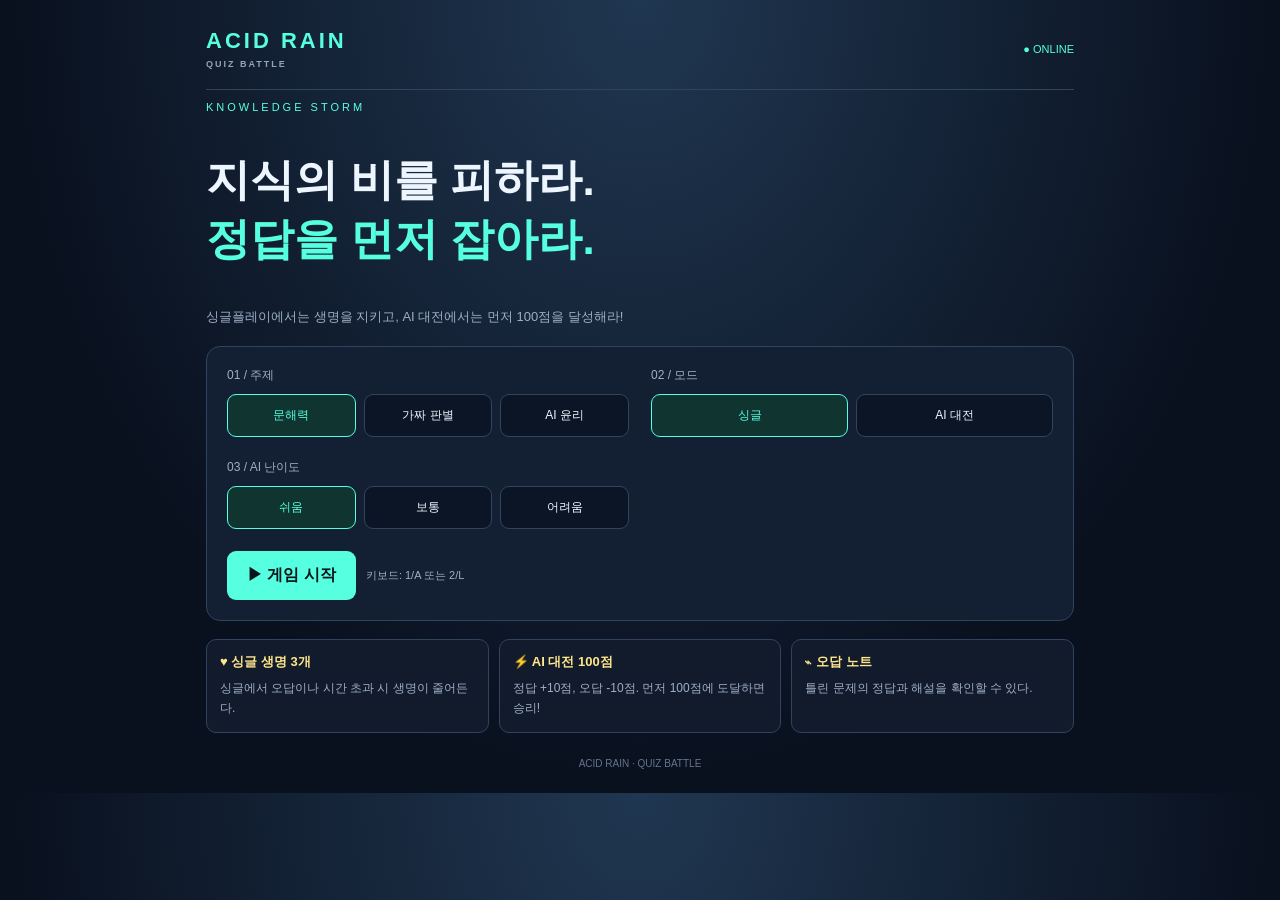
==== commit 9a418421: "Update index.html" ====
--- a/index.html
+++ b/index.html
@@ -387,8 +387,6 @@
  for(let round=0;arr.length<105;round++){
   for(let i=0;i<list.length&&arr.length<105;i++){
    const s=list[i],n=round*list.length+i+1;
-   const q=`${s[0]} (${n}번째 사례): ${labels[round%labels.length]}`;
-   if(!arr.some(x=>x.q===q)){
     arr.push({q,a:[s[1],s[2]],c:0,e:`${s[1]}가 더 적절하다. ${topic}에서는 근거와 상황을 확인하고 신중하게 판단해야 한다.`});
    }
   }
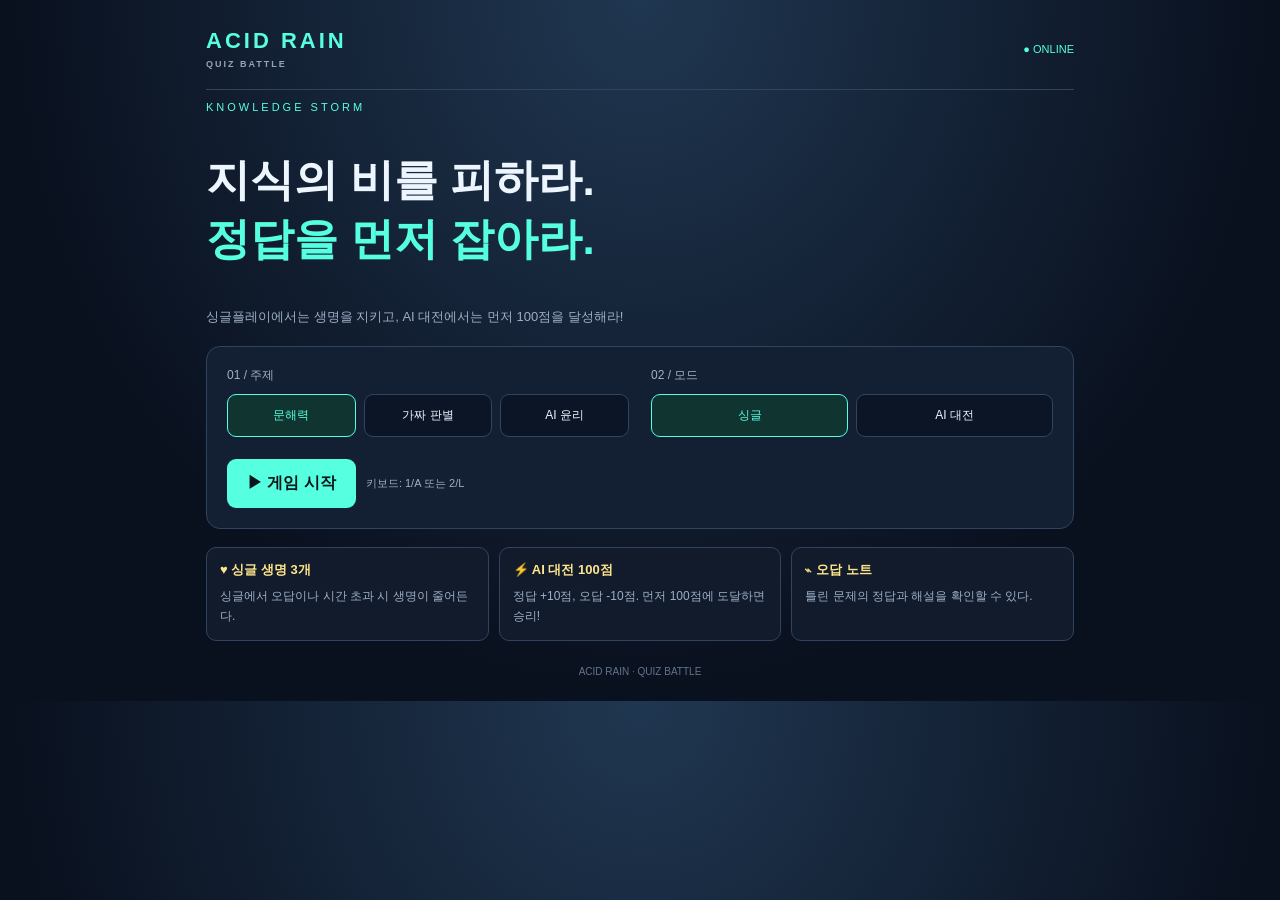
==== commit 27aada0f: "Update index.html" ====
--- a/index.html
+++ b/index.html
@@ -336,7 +336,6 @@
 
 /* 주제별 100개 이상을 보장하기 위한 추가 문항 생성.
    각각 다른 상황 문장을 사용해 문장 중복을 피하고, 핵심 판단 기준을 연습한다. */
-const expandBank=(topic,base)=>{
  const scenarios={
  "문해력":[
  ["교과서에서 낯선 단어를 만났을 때","문맥과 사전으로 뜻을 확인한다","뜻을 모른 채 건너뛴다"],
@@ -375,24 +374,6 @@
  ["AI가 잘 모르는 답을 할 때","불확실성을 인정하고 추가 확인한다","그럴듯한 답을 꾸며낸다"]
  ]
  };
- const arr=[...base];
- const list=scenarios[topic];
- const labels=[
- "도입 상황에서 올바른 판단은 무엇인가?",
- "이 상황에서 가장 바람직한 행동은?",
- "이 사례를 접했을 때 우선해야 할 것은?",
- "이 문제를 책임 있게 해결하는 방법은?",
- "이 상황에서 피해야 할 행동은 무엇인가?"
- ];
- for(let round=0;arr.length<105;round++){
-  for(let i=0;i<list.length&&arr.length<105;i++){
-   const s=list[i],n=round*list.length+i+1;
-    arr.push({q,a:[s[1],s[2]],c:0,e:`${s[1]}가 더 적절하다. ${topic}에서는 근거와 상황을 확인하고 신중하게 판단해야 한다.`});
-   }
-  }
- }
- return arr;
-};
 
 const $=id=>document.getElementById(id);
 const buttons=[$("opt0"),$("opt1")];
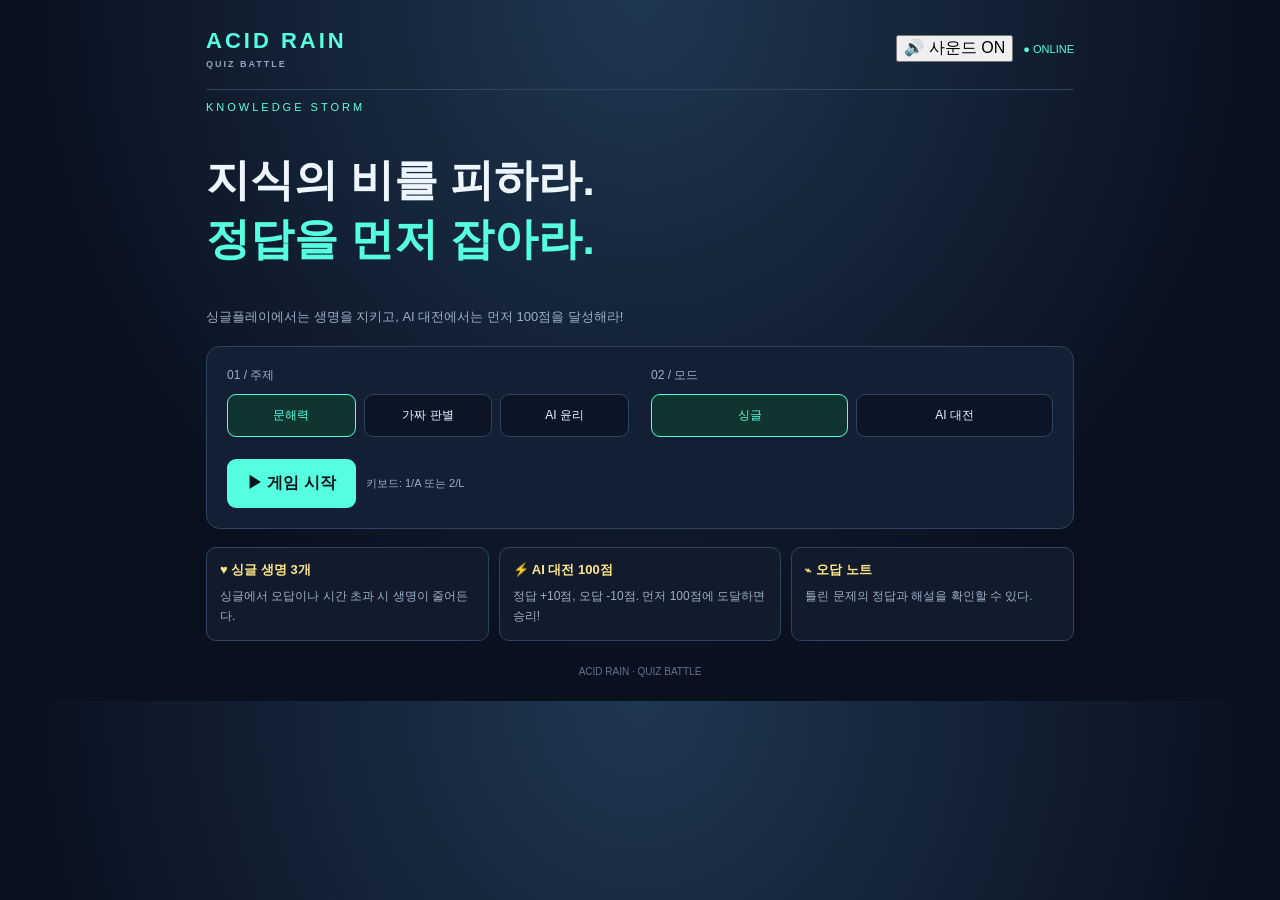
==== commit 928d0390: "Update index.html" ====
--- a/index.html
+++ b/index.html
@@ -8,21 +8,18 @@
 :root{--bg:#09101e;--panel:#131f33;--line:#30445f;--cyan:#56ffe0;--pink:#ff578d;--yellow:#ffe68a}
 *{box-sizing:border-box}
 body{margin:0;background:radial-gradient(ellipse at top,#203751,#09101e 70%);color:#edf5ff;font-family:Arial,"Malgun Gothic",sans-serif}
-button{font:inherit;cursor:pointer}
-button:disabled{cursor:default}
+button{font:inherit;cursor:pointer}button:disabled{cursor:default}
 .app{max-width:900px;margin:auto;padding:16px}
 header{display:flex;justify-content:space-between;align-items:center;padding:12px 0 20px;border-bottom:1px solid var(--line)}
 .logo{font-size:22px;font-weight:900;letter-spacing:3px;color:var(--cyan)}
 .logo small{display:block;font-size:9px;color:#92a4bd;letter-spacing:2px;margin-top:5px}
 .screen{display:none}.screen.active{display:block}
-h1{font-size:clamp(28px,6vw,44px);line-height:1.35}
-h2{font-size:20px}
+h1{font-size:clamp(28px,6vw,44px);line-height:1.35}h2{font-size:20px}
 .muted{font-size:13px;color:#9eafc6;line-height:1.8}
 .panel{background:var(--panel);border:1px solid var(--line);border-radius:14px;padding:20px;margin:18px 0}
 .setup{display:grid;grid-template-columns:1fr 1fr;gap:22px}
 .label{display:block;color:#9eafc6;font-size:12px;margin-bottom:10px}
-.choices{display:grid;grid-template-columns:repeat(3,1fr);gap:8px}
-.choices.two{grid-template-columns:repeat(2,1fr)}
+.choices{display:grid;grid-template-columns:repeat(3,1fr);gap:8px}.choices.two{grid-template-columns:repeat(2,1fr)}
 .choice{padding:12px 5px;border-radius:9px;border:1px solid var(--line);background:#0b1525;color:#edf5ff;font-size:12px}
 .choice.selected{border-color:var(--cyan);background:#10342f;color:var(--cyan)}
 .primary{padding:14px 20px;background:var(--cyan);border:0;border-radius:9px;color:#08151a;font-weight:900}
@@ -30,17 +27,12 @@
 .row{display:flex;align-items:center;gap:10px;flex-wrap:wrap}
 .rules{display:grid;grid-template-columns:repeat(3,1fr);gap:10px}
 .rule{padding:13px;border:1px solid var(--line);border-radius:10px;background:#111b2c}
-.rule b{display:block;color:var(--yellow);font-size:13px;margin-bottom:7px}
-.rule span{font-size:12px;color:#9eafc6;line-height:1.6}
+.rule b{display:block;color:var(--yellow);font-size:13px;margin-bottom:7px}.rule span{font-size:12px;color:#9eafc6;line-height:1.6}
 .stats{display:grid;grid-template-columns:repeat(3,1fr);gap:8px;margin:18px 0 12px}
 .stat{background:var(--panel);border:1px solid var(--line);border-radius:10px;padding:12px}
-.stat span{display:block;font-size:11px;color:#9eafc6;margin-bottom:7px}
-.stat strong{font-size:20px}
-.battle{display:none;grid-template-columns:1fr 1fr;gap:8px;margin-bottom:12px}
-.battle.show{display:grid}
-.bcard{padding:12px;background:var(--panel);border:1px solid var(--line);border-radius:10px;font-size:12px}
-.bcard strong{float:right;color:var(--cyan);font-size:17px}
-.bcard.ai strong{color:var(--pink)}
+.stat span{display:block;font-size:11px;color:#9eafc6;margin-bottom:7px}.stat strong{font-size:20px}
+.battle{display:none;grid-template-columns:1fr 1fr;gap:8px;margin-bottom:12px}.battle.show{display:grid}
+.bcard{padding:12px;background:var(--panel);border:1px solid var(--line);border-radius:10px;font-size:12px}.bcard strong{float:right;color:var(--cyan);font-size:17px}.bcard.ai strong{color:var(--pink)}
 .arena{height:475px;position:relative;overflow:hidden;border:1px solid #3b5069;border-radius:14px;background:linear-gradient(#14253a,#09111e 85%,#211525)}
 .arena:before{content:"";position:absolute;inset:0;pointer-events:none;background-image:linear-gradient(#34486035 1px,transparent 1px),linear-gradient(90deg,#34486035 1px,transparent 1px);background-size:28px 28px}
 .question-area{position:absolute;top:16px;left:12px;right:12px;text-align:center;z-index:2}
@@ -53,33 +45,28 @@
 .answer{position:absolute;top:30px;left:4%;width:92%;min-height:84px;padding:14px 7px;display:flex;align-items:center;justify-content:center;color:white;background:#102c37;border:1px solid var(--cyan);border-radius:11px;box-shadow:0 0 18px #56ffe01c}
 .answer.pink{background:#30182c;border-color:var(--pink);box-shadow:0 0 18px #ff578d20}
 .answer .txt{font-size:clamp(12px,2vw,15px);font-weight:bold;line-height:1.5;overflow-wrap:anywhere}
-.key{position:absolute;top:5px;left:7px;font-size:10px;color:var(--cyan)}
-.pink .key{color:var(--pink)}
+.key{position:absolute;top:5px;left:7px;font-size:10px;color:var(--cyan)}.pink .key{color:var(--pink)}
 .rain-tail{position:absolute;top:-48px;left:50%;height:43px;width:3px;background:linear-gradient(transparent,var(--cyan));box-shadow:0 0 8px var(--cyan);pointer-events:none}
 .pink .rain-tail{background:linear-gradient(transparent,var(--pink));box-shadow:0 0 8px var(--pink)}
 .floor{position:absolute;bottom:0;left:0;right:0;height:5px;background:var(--pink);box-shadow:0 0 17px var(--pink)}
-.progress{height:4px;background:#1a2940;margin-top:12px;border-radius:5px;overflow:hidden}
-#progressFill{height:100%;width:0;background:var(--cyan)}
+.progress{height:4px;background:#1a2940;margin-top:12px;border-radius:5px;overflow:hidden}#progressFill{height:100%;width:0;background:var(--cyan)}
 .feedback{text-align:center;min-height:38px;padding:10px 0;font-size:13px;color:var(--yellow)}
 .controls{display:flex;justify-content:space-between;align-items:center;gap:10px;flex-wrap:wrap}
 .results{display:grid;grid-template-columns:repeat(3,1fr);gap:8px;margin:18px 0}
 .result{padding:12px 8px;background:#0c1627;border:1px solid var(--line);border-radius:10px}
-.result span{display:block;font-size:11px;color:#9eafc6;margin-bottom:8px}
-.result strong{font-size:20px;color:var(--cyan)}
-.review-list{display:grid;gap:10px}
-.review{background:#0c1627;border:1px solid var(--line);border-radius:10px;padding:14px}
-.review h3{font-size:14px;line-height:1.6}
-.review p{font-size:13px;line-height:1.7;overflow-wrap:anywhere}
-.wrong{color:var(--pink)}.correct{color:var(--cyan)}
-.explain{border-top:1px solid var(--line);padding-top:8px;color:#c3d0e3}
+.result span{display:block;font-size:11px;color:#9eafc6;margin-bottom:8px}.result strong{font-size:20px;color:var(--cyan)}
+.review-list{display:grid;gap:10px}.review{background:#0c1627;border:1px solid var(--line);border-radius:10px;padding:14px}
+.review h3{font-size:14px;line-height:1.6}.review p{font-size:13px;line-height:1.7;overflow-wrap:anywhere}
+.wrong{color:var(--pink)}.correct{color:var(--cyan)}.explain{border-top:1px solid var(--line);padding-top:8px;color:#c3d0e3}
 .empty{text-align:center;padding:20px;color:#9eafc6}
 footer{text-align:center;padding:25px 0 8px;color:#63748c;font-size:10px}
 @media(max-width:600px){.setup{grid-template-columns:1fr}.panel{padding:15px}.rules{grid-template-columns:1fr}.rule{padding:10px 12px}.arena{height:460px}.lanes{padding:0 6px;gap:6px}.answer{left:2%;width:96%;padding:13px 4px}.stats{gap:5px}.stat{padding:10px 6px}.stat strong{font-size:16px}.results{gap:5px}.result{padding:10px 5px}.result strong{font-size:17px}}
 </style>
+  <link rel="stylesheet" href="assets/enhancements.css">
 </head>
 <body>
 <div class="app">
-<header><div class="logo">ACID RAIN<small>QUIZ BATTLE</small></div><span style="color:var(--cyan);font-size:11px">● ONLINE</span></header>
+<header><div class="logo"><div>ACID RAIN<small>QUIZ BATTLE</small></div></div><div class="row"><button id="soundToggle" type="button" aria-pressed="true">🔊 사운드 ON</button><span style="color:var(--cyan);font-size:11px">● ONLINE</span></div></header>
 <section id="home" class="screen active">
 <p style="color:var(--cyan);letter-spacing:3px;font-size:11px">KNOWLEDGE STORM</p>
 <h1>지식의 비를 피하라.<br><span style="color:var(--cyan)">정답을 먼저 잡아라.</span></h1>
@@ -105,20 +92,15 @@
 </section>
 <footer>ACID RAIN · QUIZ BATTLE</footer>
 </div>
+<script src="assets/sfx.js"></script>
 <script>
 "use strict";
 
-/* 질문은 주제별 개념 목록과 서로 다른 상황을 조합해 만든다.
-   같은 질문 문장은 중복 제거하고, 한 게임 안에서는 문제를 재사용하지 않는다. */
-const makeBank=(topic,concepts)=>{
- const out=[];
- concepts.forEach((x,i)=>{
-  out.push({q:x.q,a:x.a,c:x.c,e:x.e});
- });
- return out;
-};
-const BANK={
-"문해력":makeBank("문해력",[
+/* 모든 문제는 아래 BANK에 직접 작성되어 있습니다.
+   자동 생성, 사례 조합, 문제 문장 변형 기능은 없습니다.
+   각 게임은 선택한 주제의 고정 문제만 무작위 순서로 출제합니다. */
+const BANK = {
+"문해력": [
 {q:"'말을 아끼다'의 뜻은?",a:["말을 적게 하다","말을 많이 하다"],c:0,e:"필요한 말만 하며 함부로 말하지 않는다는 뜻이다."},
 {q:"'가는 말이 고와야 오는 말이 곱다'는?",a:["빨리 말해야 한다","남을 좋게 대해야 나도 좋게 대접받는다"],c:1,e:"상대방에게 예의 있게 말해야 상대방도 나를 좋게 대한다."},
 {q:"'그러나'가 나타내는 관계는?",a:["대조","시간 순서"],c:0,e:"앞 내용과 반대되거나 대조되는 내용을 이어 준다."},
@@ -137,117 +119,32 @@
 {q:"요약할 때 적절한 방법은?",a:["핵심 내용을 간결하게 정리한다","모든 문장을 그대로 복사한다"],c:0,e:"중요한 내용을 중심으로 짧게 정리한다."},
 {q:"'발이 넓다'의 관용적 의미는?",a:["아는 사람이 많다","발이 크다"],c:0,e:"여러 사람과 폭넓게 알고 지낸다는 뜻이다."},
 {q:"'식은 죽 먹기'는?",a:["매우 쉬운 일","매우 위험한 일"],c:0,e:"아주 하기 쉬운 일을 뜻한다."},
-{q:"'우물 안 개구리'가 비유하는 태도는?",a:["좁은 세계만 알고 그것이 전부라고 여김","새로운 경험을 적극적으로 함"],c:0,e:"세상 물정을 넓게 알지 못하는 태도를 비유한다."},
-{q:"인물의 성격을 추론할 때 좋은 근거는?",a:["인물의 말과 행동","이름의 글자 수"],c:0,e:"인물이 하는 말과 행동은 성격을 판단하는 단서다."},
-{q:"이야기의 배경에 포함되는 것은?",a:["시간과 장소","독자의 취미"],c:0,e:"배경은 사건이 일어나는 시간과 장소 등을 말한다."},
-{q:"이야기의 갈등은 무엇인가?",a:["인물 사이 또는 인물 내부의 대립","모든 문제가 해결된 상태만"],c:0,e:"갈등은 사건을 진행시키는 대립이나 충돌이다."},
-{q:"시에서 반복 표현을 사용하는 효과는?",a:["느낌이나 의미를 강조할 수 있다","항상 글을 짧게 만든다"],c:0,e:"반복은 리듬을 만들고 핵심 의미를 강조할 수 있다."},
 {q:"의인법의 예시는?",a:["바람이 속삭인다","바람이 초속 3미터로 분다"],c:0,e:"사람이 아닌 바람을 사람처럼 표현했다."},
-{q:"직유법의 특징은?",a:["'처럼', '같이' 등으로 빗댄다","숫자로만 나타낸다"],c:0,e:"직유는 비교 표현을 사용해 대상을 빗댄다."},
-{q:"은유법의 예시는?",a:["내 마음은 호수다","호수의 깊이는 2미터다"],c:0,e:"마음을 호수에 빗대어 표현했다."},
-{q:"설명문의 주된 목적은?",a:["정보나 지식을 알기 쉽게 전달한다","등장인물의 대화만 보여 준다"],c:0,e:"설명문은 대상이나 개념에 대한 정보를 전달한다."},
-{q:"논설문의 특징은?",a:["주장과 근거를 제시한다","운율만으로 구성된다"],c:0,e:"논설문은 주장을 근거로 뒷받침한다."},
-{q:"기사문에서 확인할 핵심 요소는?",a:["누가·언제·어디서·무엇을·어떻게·왜","글쓴이가 좋아하는 색깔"],c:0,e:"사건의 핵심 정보를 확인하면 내용을 파악하기 쉽다."},
-{q:"인용한 자료의 출처를 밝히는 이유는?",a:["정보의 출처를 확인하고 저작권을 존중하려고","글을 길게 보이게 하려고"],c:0,e:"출처 표시는 정보의 근원을 밝히고 표절을 예방한다."},
-{q:"표절에 해당하는 행동은?",a:["다른 사람의 글을 자기 글인 것처럼 제출한다","출처를 정확히 적는다"],c:0,e:"다른 사람의 창작물을 자기 것처럼 제시하면 표절이 될 수 있다."},
-{q:"글쓴이의 관점이란?",a:["대상을 바라보는 입장","글자의 크기"],c:0,e:"관점은 대상을 해석하고 바라보는 입장이다."},
-{q:"광고 문구를 읽을 때 필요한 태도는?",a:["장점뿐 아니라 조건과 한계도 확인한다","모든 표현을 사실로 믿는다"],c:0,e:"광고는 구매를 유도하므로 조건과 근거를 살펴야 한다."},
-{q:"'따라서'가 나타내는 관계는?",a:["앞 내용에서 이끌어 낸 결론","대조"],c:0,e:"앞서 제시한 이유나 근거를 바탕으로 결론을 나타낸다."},
-{q:"문단을 나누는 기준으로 적절한 것은?",a:["중심 내용이 달라지는 지점을 고려한다","문장마다 무조건 나눈다"],c:0,e:"문단은 중심 내용에 따라 구분하는 것이 일반적이다."},
-{q:"글의 결론 부분에서 주로 하는 일은?",a:["핵심을 정리하거나 주장을 마무리한다","새 주제를 끝없이 추가한다"],c:0,e:"결론은 앞 내용을 정리하거나 주장을 마무리한다."},
-{q:"글의 도입 부분의 역할은?",a:["주제나 문제를 소개한다","모든 근거를 반복한다"],c:0,e:"도입은 독자가 글의 주제에 관심을 갖도록 돕는다."},
-{q:"사전에서 단어를 찾을 때 유용한 정보는?",a:["뜻·품사·용례","책상 색깔"],c:0,e:"사전은 단어의 의미와 사용법을 확인하는 데 도움이 된다."},
-{q:"동음이의어란?",a:["소리는 같지만 뜻이 다른 단어","뜻이 반대인 단어"],c:0,e:"발음이 같아도 의미가 다른 단어가 있다."},
-{q:"반의어의 예시는?",a:["높다와 낮다","기쁘다와 즐겁다"],c:0,e:"높다와 낮다는 의미가 서로 반대다."},
-{q:"유의어를 사용할 때 주의할 점은?",a:["문맥에 따라 의미와 쓰임이 다를 수 있다","모든 문장에서 언제나 바꿔 쓸 수 있다"],c:0,e:"비슷한 뜻이라도 어감과 쓰임이 다를 수 있다."},
-{q:"'눈이 밝다'의 관용적 의미는?",a:["잘 알아보거나 판단하는 능력이 뛰어나다","눈의 색이 밝다"],c:0,e:"'눈이 밝다'는 사물을 잘 알아보는 능력을 뜻할 수 있다."},
-{q:"접속어가 필요한 이유는?",a:["문장 사이의 관계를 드러내기 위해","문장을 무조건 길게 만들기 위해"],c:0,e:"접속어는 앞뒤 내용의 관계를 알려 준다."},
-{q:"통계 수치가 나왔을 때 확인할 점은?",a:["수치의 출처와 조사 방법","수치에 사용된 글꼴"],c:0,e:"통계의 신뢰성을 판단하려면 출처와 조사 방법을 확인해야 한다."},
-{q:"감정이 강하게 드러난 글을 읽을 때는?",a:["사실과 글쓴이의 감정을 구분한다","감정을 객관적 사실로 본다"],c:0,e:"감정이나 평가와 객관적으로 확인할 수 있는 사실은 다르다."},
-{q:"'손이 크다'는 문맥에 따라?",a:["씀씀이가 크다는 뜻일 수 있다","손의 길이가 반드시 크다는 뜻이다"],c:0,e:"관용 표현은 문맥에 따라 다른 뜻을 나타낸다."},
-{q:"'먼저, 다음으로, 마지막으로'의 기능은?",a:["순서와 절차를 나타낸다","인물의 외모를 묘사한다"],c:0,e:"순서를 알려 주어 내용의 흐름을 이해하게 한다."},
-{q:"'뿐만 아니라'의 기능은?",a:["앞 내용에 다른 내용을 덧붙인다","앞 내용을 취소한다"],c:0,e:"이미 제시한 내용에 추가 정보를 더한다."},
-{q:"설명문에서 정의를 제시하는 이유는?",a:["핵심 개념의 의미를 분명히 하려고","주제를 모호하게 하려고"],c:0,e:"정의는 대상이나 개념이 무엇인지 명확하게 설명한다."},
-{q:"문학 작품의 주제를 찾을 때는?",a:["사건과 인물의 변화, 결말을 함께 살핀다","제목만 보고 바로 단정한다"],c:0,e:"작품의 여러 요소를 종합해 중심 의미를 파악한다."},
-{q:"시의 화자란?",a:["시 속에서 말하는 목소리","시를 읽는 모든 독자"],c:0,e:"화자는 시에서 생각과 감정을 전달하는 말하는 이다."},
-{q:"소설의 서술자는?",a:["이야기를 전달하는 목소리","이야기를 읽는 독자만"],c:0,e:"서술자는 사건과 인물의 이야기를 전달한다."},
-{q:"읽기 전에 제목과 소제목을 살피는 이점은?",a:["글의 주제와 구조를 예상할 수 있다","내용을 전혀 예상하지 못한다"],c:0,e:"제목과 소제목은 글의 내용을 미리 파악하는 단서다."},
-{q:"읽는 중 모르는 단어가 나오면?",a:["문맥과 사전을 활용해 뜻을 확인한다","문장을 무조건 포기한다"],c:0,e:"문맥과 사전은 낯선 어휘를 이해하는 데 도움을 준다."},
-{q:"읽은 뒤 내용을 되돌아보는 이유는?",a:["이해한 내용과 놓친 부분을 점검하기 위해","읽은 내용을 잊기 위해"],c:0,e:"읽기 후 점검은 이해도를 확인하는 데 도움이 된다."},
-{q:"서평의 주된 내용은?",a:["책의 내용과 읽은 사람의 평가","책의 가격만"],c:0,e:"서평은 작품을 소개하고 평가하는 글이다."},
-{q:"독서 감상문에 포함하면 좋은 것은?",a:["인상 깊은 부분과 자신의 생각","줄거리만 전부 복사하기"],c:0,e:"감상문은 작품을 읽고 느낀 점과 생각을 담는다."},
-{q:"글의 핵심어란?",a:["중심 내용을 이해하는 데 중요한 단어","장식용 단어"],c:0,e:"핵심어는 글의 주제와 중심 내용을 파악하는 단서다."},
-{q:"문해력이란 무엇인가?",a:["글을 읽고 의미를 이해하며 활용하는 능력","글씨를 빠르게 쓰는 능력만"],c:0,e:"문해력은 읽기와 이해, 정보 활용 등을 포함한다."}
-]),
-"비판적 사고":makeBank("비판적 사고",[
-{q:"'내일부터 전국 학교 휴교!'라는 SNS 글을 봤다.",a:["교육청과 학교의 공식 공지를 확인한다","공유가 많으니 믿는다"],c:0,e:"공유 횟수만으로 사실을 판단할 수 없다."},
+{q:"논설문의 특징은?",a:["주장과 근거를 제시한다","운율만으로 구성된다"],c:0,e:"논설문은 주장을 근거로 뒷받침한다."}
+],
+"비판적 사고": [
+{q:"SNS에서 '내일부터 전국 학교 휴교!'라는 글을 봤다.",a:["교육청과 학교의 공식 공지를 확인한다","공유가 많으니 믿는다"],c:0,e:"공유 횟수만으로 사실을 판단할 수 없다."},
 {q:"충격적인 뉴스 제목에 근거가 없다.",a:["제목이 강렬하니 믿는다","본문의 근거와 다른 보도를 확인한다"],c:1,e:"자극적인 제목에 속지 말고 근거를 확인한다."},
 {q:"유명인이 이상한 말을 하는 영상이 있다.",a:["원본과 공식 계정 등을 확인한다","얼굴이 같으니 진짜다"],c:0,e:"영상은 합성되거나 맥락이 잘릴 수 있다."},
 {q:"'이 음식을 먹으면 모든 병이 낫는다'는 광고는?",a:["바로 구매한다","과학적 근거와 공식 정보를 확인한다"],c:1,e:"과장된 건강 주장은 근거를 확인해야 한다."},
 {q:"사진 속 사건이 실제인지 확인하려면?",a:["원본, 촬영 시점, 장소를 확인한다","사진은 무조건 진짜다"],c:0,e:"사진이 다른 사건의 자료로 재사용될 수 있다."},
 {q:"전문가 이름이 없는 글을 봤다.",a:["전문가라고 했으니 믿는다","이름, 소속, 발언과 근거를 확인한다"],c:1,e:"전문가라는 표현만으로 신뢰성이 보장되지는 않는다."},
-{q:"AI가 쓴 것 같은 뉴스의 진위를 확인하려면?",a:["문법이 자연스러우면 진짜다","신뢰할 만한 출처를 교차 확인한다"],c:1,e:"AI도 그럴듯하지만 틀린 정보를 생성할 수 있다."},
-{q:"'공유하지 않으면 큰일 납니다!'라는 메시지는?",a:["불안감을 유도하는 표현인지 살펴본다","바로 공유한다"],c:0,e:"긴급함과 공포를 이용해 공유를 유도할 수 있다."},
 {q:"여러 사이트에 같은 주장이 있다.",a:["여러 곳에 있으니 무조건 사실이다","같은 자료를 복사했는지 확인한다"],c:1,e:"여러 사이트가 같은 잘못된 정보를 복사했을 수 있다."},
-{q:"AI 이미지인지 의심스러운 사진이 있다.",a:["출처와 원본 등 여러 증거를 확인한다","손가락만 보면 언제나 확실히 안다"],c:0,e:"이미지 일부만으로 진위를 확정하기 어렵다."},
 {q:"친구 두 명이 좋아하는 게임을 반 전체가 좋아한다고 결론 내렸다.",a:["대표적인 조사다","표본이 작아 성급한 일반화일 수 있다"],c:1,e:"소수의 경험이 전체를 대표한다고 볼 수 없다."},
 {q:"두 사건이 동시에 일어났다. 하나가 다른 하나의 원인일까?",a:["동시에 일어났다는 사실만으로는 알 수 없다","동시에 일어났으니 반드시 원인이다"],c:0,e:"상관관계만으로 인과관계를 확정할 수 없다."},
-{q:"제품 리뷰가 전부 별 다섯 개다.",a:["제품은 반드시 완벽하다","리뷰 수와 작성자, 구체적인 내용을 살핀다"],c:1,e:"평점만으로 신뢰성을 단정하기 어렵다."},
 {q:"자신의 의견과 반대되는 증거를 발견했다.",a:["증거를 검토하고 생각을 수정할 수 있다","무조건 무시한다"],c:0,e:"비판적 사고는 반대 증거도 공정하게 검토한다."},
-{q:"'유명한 사람이 추천했으니 무조건 최고다.'",a:["충분한 근거다","권위만으로 결론 내리는 오류일 수 있다"],c:1,e:"유명세가 제품의 품질을 보장하지 않는다."},
 {q:"'모두가 그렇게 하니까 옳다.'",a:["다수의 선택과 옳고 그름은 별개다","많은 사람이 하면 무조건 옳다"],c:0,e:"다수의 의견만으로 사실이나 도덕성을 확정할 수 없다."},
 {q:"상대방의 외모를 공격하며 주장을 반박했다.",a:["논리적인 반박이다","주장 대신 사람을 공격하는 인신공격이다"],c:1,e:"주장의 타당성은 근거와 논리로 판단해야 한다."},
-{q:"상대의 주장을 과장해서 반박했다.",a:["허수아비 논증일 수 있다","공정한 반박이다"],c:0,e:"상대의 실제 주장이 아니라 왜곡된 주장을 반박했다."},
-{q:"설문 응답자가 특정 연령에 몰렸다.",a:["표본이 전체를 대표한다","표본 구성이 편향됐는지 확인한다"],c:1,e:"응답자 수뿐 아니라 표본 구성도 중요하다."},
 {q:"통계 그래프의 세로축이 95부터 시작한다.",a:["차이가 실제보다 크게 보이는지 살핀다","그래프는 무조건 거짓이다"],c:0,e:"축의 범위는 차이를 과장해 보이게 할 수 있다."},
-{q:"한 실험에서 원하는 결과가 나왔다.",a:["한 번으로 모든 상황이 증명됐다","반복 실험과 추가 검증이 필요할 수 있다"],c:1,e:"한 번의 결과만으로 일반적인 결론을 확정하기 어렵다."},
-{q:"주장을 뒷받침하는 자료가 오래되었다.",a:["현재에도 유효한지 최신 자료와 비교한다","오래됐으니 무조건 거짓이다"],c:0,e:"자료의 날짜와 현재 상황의 차이를 확인해야 한다."},
 {q:"인터넷 글에 출처 링크가 없다.",a:["출처가 없어도 무조건 사실이다","신뢰성을 판단할 추가 근거가 필요하다"],c:1,e:"출처를 확인할 수 없으면 검증이 어려워진다."},
-{q:"한 제품의 단점 리뷰만 읽었다.",a:["다양한 리뷰와 객관적인 정보를 함께 본다","제품은 무조건 나쁘다"],c:0,e:"일부 후기만으로 전체 품질을 단정하기 어렵다."},
 {q:"'이 방법을 쓰면 100% 성공한다'는 광고는?",a:["100%라는 숫자를 믿는다","성공 조건과 검증 자료를 확인한다"],c:1,e:"절대적인 표현에는 구체적인 근거가 필요하다."},
-{q:"문제의 원인을 조사하지 않고 해결책부터 정했다.",a:["원인 분석이 부족할 수 있다","효율적인 분석이다"],c:0,e:"문제의 원인을 파악해야 적절한 해결책을 고를 수 있다."},
-{q:"선택지 A와 B만 있다고 생각했는데 C도 가능하다.",a:["처음 두 선택지만 고집한다","선택지를 더 넓게 검토한다"],c:1,e:"여러 대안을 검토하면 더 나은 선택을 찾을 수 있다."},
 {q:"이미 돈을 썼으니 손해가 나도 계속 투자하려 한다.",a:["매몰 비용에 끌린 판단일 수 있다","이미 쓴 돈은 반드시 회수된다"],c:0,e:"앞으로의 비용과 이익을 따져야 한다."},
-{q:"주장에 반례가 하나 발견되었다.",a:["주장은 전부 거짓이다","반례가 주장의 어느 부분을 반박하는지 살핀다"],c:1,e:"반례의 범위와 의미를 따져야 한다."},
-{q:"실험에서 여러 조건을 한꺼번에 바꾸었다.",a:["어떤 조건이 결과에 영향을 줬는지 알기 어렵다","원인을 더 정확하게 알 수 있다"],c:0,e:"여러 변인을 동시에 바꾸면 원인을 분리하기 어렵다."},
-{q:"친구가 직접 경험했다고 말한다.",a:["개인 경험은 모든 사람에게 적용된다","개인 경험과 전체를 대표하는 증거를 구분한다"],c:1,e:"개인의 경험은 전체의 경향을 증명하지 않는다."},
-{q:"통계에서 평균만 제시되어 있다.",a:["분포와 중앙값 등 다른 정보도 살핀다","평균만으로 모든 특징을 알 수 있다"],c:0,e:"평균은 극단적인 값의 영향을 받을 수 있다."},
-{q:"조사 결과를 발표한 기관이 제품 판매자다.",a:["판매자가 발표했으니 무조건 거짓이다","이해관계와 조사 방법을 함께 검토한다"],c:1,e:"이해관계는 고려할 요소지만 자료도 함께 평가해야 한다."},
-{q:"온라인 투표에서 한 사람이 여러 번 투표할 수 있다.",a:["결과가 왜곡될 가능성이 있다","결과는 언제나 정확하다"],c:0,e:"중복 참여는 결과의 대표성을 해칠 수 있다."},
-{q:"뉴스에 숫자만 많으면 믿을 만할까?",a:["숫자는 언제나 객관적이다","수치의 출처와 맥락을 확인한다"],c:1,e:"숫자도 선택적으로 제시되거나 잘못 해석될 수 있다."},
-{q:"상대가 제시한 근거를 검토하려면?",a:["근거가 주장과 관련 있고 충분한지 본다","상대의 말투부터 평가한다"],c:0,e:"근거의 관련성과 충분성이 중요하다."},
-{q:"정책의 장점만 소개하는 글을 읽었다.",a:["장점만 있으니 완벽하다","단점과 부작용도 확인한다"],c:1,e:"균형 잡힌 판단을 위해 다양한 영향을 살펴야 한다."},
-{q:"예측이 한 번 맞았다.",a:["다른 상황에서도 검증해야 한다","예측 방식이 언제나 정확하다"],c:0,e:"한 번의 성공만으로 정확성을 보장할 수 없다."},
-{q:"실험 결과가 예상과 달랐다.",a:["예상과 다르니 결과를 삭제한다","결과를 기록하고 원인을 검토한다"],c:1,e:"예상과 다른 결과도 중요한 정보다."},
-{q:"어떤 정보가 내 생각과 잘 맞는다.",a:["반대되는 증거도 공정하게 확인한다","맞는 정보만 더 찾아본다"],c:0,e:"확증 편향을 줄이려면 반대 증거도 살펴야 한다."},
-{q:"문제 해결 방법을 비교하고 싶다.",a:["각 방법에 서로 다른 기준을 적용한다","비용·효과·위험 등 같은 기준을 적용한다"],c:1,e:"같은 기준을 적용해야 공정하게 비교할 수 있다."},
-{q:"인터넷 게시물의 날짜가 5년 전이다.",a:["현재 상황에도 적용되는지 확인한다","지금도 무조건 유효하다"],c:0,e:"오래된 정보는 현재와 달라졌을 수 있다."},
-{q:"원본 자료와 요약본의 수치가 다르다.",a:["더 짧은 요약본을 무조건 믿는다","원본과 계산 과정을 확인한다"],c:1,e:"요약 과정에서 오류가 생겼을 수 있다."},
-{q:"'이것 아니면 저것뿐이야'라는 주장이다.",a:["흑백 논리일 가능성을 살핀다","언제나 완전한 설명이다"],c:0,e:"중간 선택지나 다른 대안이 있을 수 있다."},
-{q:"두 집단의 결과가 다르게 나왔다.",a:["차이는 무조건 한 가지 원인 때문이다","표본과 조건이 같은지 확인한다"],c:1,e:"집단의 특성과 조사 조건을 함께 검토해야 한다."},
-{q:"결론이 근거보다 훨씬 강하다.",a:["결론의 범위를 근거에 맞게 조정한다","강한 결론일수록 더 정확하다"],c:0,e:"결론은 근거가 뒷받침하는 범위를 넘지 않아야 한다."},
-{q:"확률이 10%인 일이 있다.",a:["절대 일어나지 않는다","가능성은 낮지만 0은 아니다"],c:1,e:"10%는 불가능이 아니라 낮은 가능성을 뜻한다."},
-{q:"어떤 판단이 불확실하다.",a:["불확실한 점을 밝히고 추가 정보를 찾는다","확실한 척 단정한다"],c:0,e:"불확실성을 인정하면 판단을 개선할 수 있다."},
-{q:"새로운 증거가 기존 결론을 반박한다.",a:["기존 결론을 무조건 유지한다","증거를 평가하고 결론을 수정할 수 있다"],c:1,e:"합리적인 판단은 새로운 증거에 따라 바뀔 수 있다."},
-{q:"댓글이 수천 개 달린 게시물은?",a:["댓글 수만으로 사실 여부를 판단할 수 없다","댓글이 많으니 무조건 사실이다"],c:0,e:"인기와 정확성은 서로 다른 기준이다."},
-{q:"게시물의 작성자가 익명이다.",a:["익명이면 반드시 거짓이다","작성자만으로 판단하지 말고 근거도 확인한다"],c:1,e:"익명 여부만으로 사실을 확정할 수는 없다."},
-{q:"한 장의 사진이 사건의 전부를 보여 줄까?",a:["사진 밖의 맥락과 전후 상황도 확인한다","사진 한 장이면 모든 맥락을 알 수 있다"],c:0,e:"사진은 일부 장면만 보여 줄 수 있다."},
-{q:"뉴스에서 한 사람의 말만 인용했다.",a:["한 사람의 말이면 충분하다","다른 당사자와 독립적인 자료도 확인한다"],c:1,e:"한쪽의 주장만으로 전체 상황을 판단하기 어렵다."},
-{q:"광고가 단점을 작은 글씨로 표시했다.",a:["조건과 제한 사항까지 읽는다","큰 글씨의 장점만 본다"],c:0,e:"중요한 조건과 예외를 확인해야 한다."},
-{q:"설문 문항이 '좋은 정책에 찬성하십니까?'이다.",a:["중립적인 질문이다","표현이 응답을 유도할 수 있다"],c:1,e:"질문 문구가 응답에 영향을 줄 수 있다."},
-{q:"설문에서 불만이 있는 사람만 참여했다.",a:["응답 결과가 전체 의견을 대표하지 못할 수 있다","전체의 정확한 의견이다"],c:0,e:"자발적 참여는 특정 의견을 가진 사람에게 치우칠 수 있다."},
 {q:"검색 결과 맨 위에 나온 페이지는?",a:["무조건 가장 정확하다","광고나 노출 순위일 수 있어 내용도 평가한다"],c:1,e:"검색 순위가 정확성을 보장하지는 않는다."},
 {q:"AI 요약문에 원문에 없는 주장이 있다.",a:["원문과 대조하고 오류를 수정한다","요약문은 항상 정확하다"],c:0,e:"자동 요약도 원문을 잘못 해석할 수 있다."},
-{q:"반복해서 같은 정보가 보인다.",a:["반복 노출은 사실의 증명이다","독립적인 출처인지 확인한다"],c:1,e:"알고리즘이나 복사 때문에 같은 정보가 반복될 수 있다."},
-{q:"친구가 믿는 정보라서 나도 믿으려 한다.",a:["친구의 신뢰도와 정보의 근거를 따로 본다","친구가 믿으면 검증할 필요 없다"],c:0,e:"사람에 대한 신뢰와 정보의 정확성은 별개다."},
 {q:"정확한 답을 모를 때 좋은 태도는?",a:["아는 척하며 추측을 사실로 말한다","모른다고 인정하고 확인한다"],c:1,e:"불확실성을 인정하는 것이 더 정확한 판단으로 이어진다."},
-{q:"주장에 숫자와 그래프가 함께 있다.",a:["자료가 주장을 실제로 뒷받침하는지 확인한다","그래프가 있으면 주장은 참이다"],c:0,e:"시각 자료도 주장과 관련성이 있는지 검토해야 한다."},
-{q:"해결책이 한 가지뿐이라고 들었다.",a:["대안은 생각할 필요 없다","다른 대안과 부작용도 검토한다"],c:1,e:"여러 대안을 비교하면 더 적절한 해결책을 찾을 수 있다."},
-{q:"상관계수가 높게 나왔다.",a:["한 변수가 다른 변수를 반드시 일으킨다","다른 요인과 인과관계를 따로 검토한다"],c:1,e:"높은 상관만으로 원인과 결과를 확정할 수 없다."},
-{q:"어떤 주장을 평가할 때 중요한 것은?",a:["근거의 질과 논리적 연결","주장을 말한 사람의 목소리 크기"],c:0,e:"근거와 논리의 타당성을 살펴야 한다."},
 {q:"비판적 사고의 목적은?",a:["모든 정보를 무조건 의심만 한다","정보와 주장을 근거에 따라 평가한다"],c:1,e:"비판적 사고는 무조건 반대하는 것이 아니라 근거를 따져 판단하는 것이다."}
-]),
-"AI 윤리":makeBank("AI 윤리",[
+],
+"AI 윤리": [
 {q:"AI로 과제를 작성했다면?",a:["학교 규칙을 지키고 필요한 경우 사용 사실을 밝힌다","AI가 썼으니 내 글이라고 한다"],c:0,e:"AI 사용 규칙을 지키고 결과물에 책임져야 한다."},
 {q:"AI가 자신 있게 틀린 답을 말한다.",a:["자신 있게 말했으니 사실이다","신뢰할 만한 자료로 확인한다"],c:1,e:"AI는 그럴듯하지만 틀린 정보를 만들 수 있다."},
 {q:"다른 사람의 개인정보를 AI에 입력하려 한다.",a:["불필요한 개인정보 입력을 피한다","항상 완벽하게 비밀이라고 가정한다"],c:0,e:"서비스의 데이터 처리 방식을 확인하고 개인정보를 보호해야 한다."},
@@ -256,127 +153,25 @@
 {q:"AI가 채용 결정을 내린다면?",a:["결과를 검토하지 않는다","공정성을 점검하고 사람이 감독한다"],c:1,e:"중요한 결정에는 편향 점검과 인간의 감독이 필요하다."},
 {q:"인터넷 그림을 AI에 사용해도 될까?",a:["저작권과 이용 조건을 확인한다","인터넷에 있으면 무조건 자유롭게 쓴다"],c:0,e:"공개된 자료에도 저작권이나 이용 조건이 있을 수 있다."},
 {q:"AI가 잘못된 조언을 해서 피해가 생겼다.",a:["AI가 했으니 책임이 없다","관련된 책임과 시정 방법을 살펴본다"],c:1,e:"AI를 사용했다는 이유만으로 책임이 사라지지 않는다."},
-{q:"AI가 차별적인 답변을 했다.",a:["문제를 확인하고 바로잡는다","그대로 퍼뜨린다"],c:0,e:"차별적 결과를 점검하고 개선하는 것이 중요하다."},
 {q:"책임 있는 AI 활용은?",a:["성능만 좋으면 괜찮다","안전, 공정성, 개인정보도 고려한다"],c:1,e:"AI의 성능뿐 아니라 사람과 사회에 미치는 영향도 고려해야 한다."},
 {q:"친구의 전화번호를 AI에 입력하려 한다.",a:["친구의 개인정보를 보호하고 입력하지 않는다","허락 없이 입력해도 된다"],c:0,e:"타인의 개인정보를 함부로 공유하면 안 된다."},
 {q:"AI가 존재하지 않는 책을 인용했다.",a:["그럴듯하니 그대로 제출한다","실제 책과 출처가 존재하는지 확인한다"],c:1,e:"AI는 존재하지 않는 출처를 생성할 수 있다."},
 {q:"유명인의 목소리를 AI로 합성하려 한다.",a:["동의와 사용 목적, 피해 가능성을 확인한다","유명인은 누구나 마음대로 합성해도 된다"],c:0,e:"목소리 합성은 권리와 사생활에 영향을 줄 수 있다."},
 {q:"친구를 놀리는 가짜 영상을 AI로 만들었다.",a:["장난이면 언제나 괜찮다","당사자에게 피해를 줄 수 있으므로 만들거나 퍼뜨리지 않는다"],c:1,e:"합성 영상은 괴롭힘과 명예 훼손의 피해를 일으킬 수 있다."},
-{q:"AI가 특정 성별에만 적합한 직업을 추천한다.",a:["추천 기준과 데이터의 편향을 살핀다","AI가 말했으니 정답이다"],c:0,e:"고정관념이 추천 결과에 반영됐을 수 있다."},
 {q:"AI 답을 과학 보고서에 사용하려 한다.",a:["검증 없이 그대로 사용한다","신뢰할 만한 자료로 사실을 확인한다"],c:1,e:"보고서에는 정확한 정보와 확인 가능한 근거가 필요하다."},
 {q:"AI 서비스가 위치 정보를 요구한다.",a:["필요성과 이용 목적을 확인한다","모든 권한을 무조건 허용한다"],c:0,e:"서비스에 꼭 필요한 정보인지 판단해야 한다."},
-{q:"개인정보 처리 안내가 제공된다.",a:["읽을 필요가 전혀 없다","어떤 정보를 어떻게 처리하는지 살펴본다"],c:1,e:"정보 처리 방식을 이해하면 개인정보 위험을 줄일 수 있다."},
-{q:"AI가 학생을 자동으로 평가한다.",a:["평가 기준과 오류 가능성을 검토한다","AI 평가에는 오류가 절대 없다"],c:0,e:"평가 시스템은 오류와 편향을 가질 수 있다."},
-{q:"AI 추천 영상만 계속 시청한다.",a:["다른 관점과 다양한 출처도 찾아본다","추천되는 정보만 세상에 존재한다고 생각한다"],c:0,e:"추천 시스템은 비슷한 콘텐츠를 반복해서 보여 줄 수 있다."},
 {q:"AI가 만든 그림을 내 작품이라고 발표한다.",a:["출처와 AI 사용 여부를 정직하게 밝힌다","직접 그렸다고 거짓말한다"],c:0,e:"창작 과정과 AI 사용 사실을 투명하게 알리는 것이 바람직하다."},
 {q:"AI 숙제를 제출하기 전에는?",a:["내용을 이해하지 않고 바로 낸다","사실을 확인하고 직접 이해한 뒤 규칙에 맞게 제출한다"],c:1,e:"사용자는 결과를 확인하고 학습에 책임을 져야 한다."},
-{q:"AI가 얼굴만 보고 감정을 판단한다.",a:["추정 결과가 실제 감정을 완벽하게 보여 주지는 않는다","얼굴만 보면 감정을 100% 알 수 있다"],c:0,e:"표정만으로 사람의 실제 감정을 확정하기 어렵다."},
-{q:"AI 시스템의 오류로 이용자가 피해를 입었다.",a:["오류를 숨긴다","문제를 알리고 조사와 개선을 진행한다"],c:1,e:"피해를 줄이고 원인을 바로잡는 절차가 필요하다."},
 {q:"AI가 만든 가짜 뉴스를 발견했다.",a:["확산을 멈추고 확인된 정보를 살핀다","더 많은 사람에게 무조건 전달한다"],c:0,e:"허위 정보의 확산을 막고 사실 여부를 확인해야 한다."},
-{q:"AI 번역 결과가 이상하다.",a:["기계 번역은 언제나 완벽하다","중요한 문장은 원문과 대조해 확인한다"],c:1,e:"번역 시스템은 문맥과 표현을 잘못 이해할 수 있다."},
 {q:"AI가 의료 관련 답을 제공한다.",a:["전문가의 판단을 대신한다고 믿는다","공식 자료와 자격 있는 전문가에게 확인한다"],c:1,e:"중요한 건강 결정은 신뢰할 만한 전문 정보를 통해 확인해야 한다."},
-{q:"AI가 개인정보를 기억하는 것처럼 보인다.",a:["서비스의 기억과 데이터 설정을 확인한다","아무 정보도 저장될 수 없다고 단정한다"],c:0,e:"서비스마다 정보 처리 방식이 다를 수 있다."},
-{q:"AI 학습 데이터에 특정 집단이 거의 없다.",a:["그 집단에 대한 결과도 언제나 정확하다","그 집단에 대한 성능이 낮아지는지 점검한다"],c:1,e:"대표성이 부족한 데이터는 특정 집단의 결과에 영향을 줄 수 있다."},
-{q:"AI 시스템이 사람을 감시하는 데 사용된다.",a:["필요성·비례성·개인정보 보호를 검토한다","기술적으로 가능하면 무조건 허용한다"],c:0,e:"감시 기술은 사생활과 권리에 영향을 줄 수 있다."},
-{q:"AI 시스템을 출시하기 전에 필요한 것은?",a:["홍보만 준비한다","안전성, 보안, 편향 등을 시험한다"],c:1,e:"배포 전에는 여러 위험을 점검해야 한다."},
-{q:"AI가 보안 취약점을 발견했다.",a:["권한과 절차에 따라 안전하게 보고한다","취약점을 악용해 정보를 훔친다"],c:0,e:"보안 문제는 허가된 절차로 해결해야 한다."},
-{q:"AI 생성물에 저작권 문제가 의심된다.",a:["AI 결과는 언제나 자유 이용 가능하다","관련 권리와 사용 조건을 확인한다"],c:1,e:"AI 생성물도 상황에 따라 권리 문제가 발생할 수 있다."},
-{q:"AI가 특정 사람을 비난하는 답변을 만들었다.",a:["사실 확인 없이 퍼뜨리지 않는다","AI가 작성했으니 무조건 사실이다"],c:0,e:"AI 결과에는 오류나 명예 훼손 위험이 있을 수 있다."},
-{q:"AI로 시험 답안을 몰래 생성해 제출하려 한다.",a:["규칙과 상관없이 사용한다","평가 규칙을 확인하고 부정행위를 피한다"],c:1,e:"평가에서 허용되지 않은 AI 사용은 부정행위가 될 수 있다."},
-{q:"AI 보고서에 통계가 있다.",a:["통계의 출처와 계산을 확인한다","숫자가 있으니 정확하다"],c:0,e:"AI가 수치나 출처를 잘못 제시할 수 있다."},
-{q:"AI의 답변이 사람마다 다르게 나온다.",a:["무조건 하나만 진실이다","질문과 맥락에 따른 차이를 확인한다"],c:1,e:"입력과 맥락에 따라 결과가 달라질 수 있다."},
-{q:"AI가 비밀번호를 입력하라고 요청한다.",a:["서비스의 신뢰성과 요청 이유를 먼저 확인한다","어떤 서비스든 비밀번호를 입력한다"],c:0,e:"비밀번호를 함부로 입력하면 계정이 위험해질 수 있다."},
-{q:"AI 챗봇이 사용자를 모욕하는 말을 했다.",a:["문제를 신고하거나 피드백을 제공한다","AI의 말이므로 무조건 참는다"],c:0,e:"유해한 결과는 신고와 개선 절차를 통해 다룰 수 있다."},
-{q:"AI가 만든 자료를 다른 사람에게 전달한다.",a:["검증 없이 사실로 소개한다","정확성을 확인하고 필요한 경우 AI 생성물임을 알린다"],c:1,e:"전달 전에 정보의 정확성과 맥락을 확인해야 한다."},
-{q:"AI 서비스가 필요 이상으로 많은 권한을 요구한다.",a:["필요한 권한만 허용하거나 사용을 중단한다","모든 권한을 무조건 허용한다"],c:0,e:"불필요한 권한은 개인정보와 보안 위험을 높일 수 있다."},
-{q:"AI가 장애인을 위한 기능을 제공한다.",a:["모든 장애인에게 같은 기능만 제공하면 충분하다","실제 이용자의 다양한 요구를 확인하고 시험한다"],c:1,e:"접근성은 다양한 사용 환경과 요구를 고려해야 한다."},
-{q:"AI를 사용하지 못하는 사람도 있다.",a:["기술 접근성의 격차를 줄이는 방법을 고려한다","사용하지 못하는 사람은 무조건 배제한다"],c:0,e:"디지털 격차를 줄이고 참여 기회를 넓히는 것이 중요하다."},
-{q:"AI가 환경에 영향을 줄 수 있을까?",a:["AI는 전기를 사용하지 않는다","계산에 필요한 에너지와 자원 소비를 고려한다"],c:1,e:"AI 개발과 운영에는 에너지와 자원이 필요하다."},
-{q:"AI 시스템이 잘못된 결과를 반복한다.",a:["원인과 데이터를 조사해 개선한다","오류를 사용자 탓으로만 돌린다"],c:0,e:"오류의 원인을 찾아 시스템을 개선해야 한다."},
-{q:"AI의 자동 판단을 사람이 바꿀 수 없다.",a:["어떤 경우에도 바꿀 수 없게 하는 것이 최선이다","중요한 판단에 대한 이의 제기와 사람의 검토를 마련한다"],c:1,e:"중대한 결정에는 설명과 이의 제기 절차가 중요하다."},
-{q:"AI가 만든 콘텐츠에 실제 인물이 등장한다.",a:["당사자의 권리와 사생활을 고려한다","실제 인물이면 누구나 자유롭게 이용할 수 있다"],c:0,e:"실제 인물의 초상과 개인정보를 존중해야 한다."},
-{q:"AI가 추천한 상품을 구매하려 한다.",a:["추천은 언제나 내게 가장 유리하다","추천 이유와 다른 선택지도 비교한다"],c:1,e:"추천은 광고나 시스템 목표의 영향을 받을 수 있다."},
-{q:"AI가 내린 결정의 이유를 알 수 없다.",a:["이유를 몰라도 무조건 따른다","설명이나 검토 방법을 요청한다"],c:1,e:"중요한 결정에서는 설명 가능성과 검토 절차가 중요하다."},
-{q:"AI가 만든 글에 오류를 발견했다.",a:["오류를 수정하고 사실을 다시 확인한다","AI가 쓴 글이니 수정하지 않는다"],c:0,e:"AI 결과물은 사용자가 검토하고 수정해야 한다."},
-{q:"AI로 다른 사람의 얼굴을 광고에 넣으려 한다.",a:["당사자의 동의와 권리를 확인한다","광고 목적이면 허락이 필요 없다"],c:0,e:"얼굴을 이용할 때는 권리와 동의를 고려해야 한다."},
-{q:"AI가 학생의 학습 수준을 예측한다.",a:["예측을 확정적인 능력으로 취급한다","오류 가능성을 인정하고 여러 평가 자료를 함께 본다"],c:1,e:"예측 결과만으로 학생의 가능성을 단정해서는 안 된다."},
-{q:"AI가 특정 지역 사람을 위험하다고 분류한다.",a:["분류 기준과 데이터 편향을 점검한다","AI 분류는 언제나 객관적이다"],c:0,e:"데이터와 기준이 특정 집단을 부당하게 불리하게 만들 수 있다."},
-{q:"AI에게 타인의 비밀을 요약해 달라고 한다.",a:["허락과 개인정보 보호를 먼저 고려한다","비밀이면 더 많이 입력한다"],c:0,e:"타인의 사적인 정보는 함부로 입력하거나 공유하면 안 된다."},
-{q:"AI로 만든 음악을 상업적으로 사용하려 한다.",a:["서비스 약관과 권리 조건을 확인한다","AI 음악은 무조건 저작권 문제가 없다"],c:0,e:"상업적 이용 가능 여부는 도구와 결과물의 조건에 따라 달라질 수 있다."},
-{q:"AI가 만든 번역으로 중요한 계약 내용을 이해하려 한다.",a:["번역 결과만으로 계약을 확정한다","원문과 전문가 검토를 통해 확인한다"],c:1,e:"중요한 계약은 번역 오류의 위험을 고려해야 한다."},
-{q:"AI가 어린이에게 부적절한 내용을 보여 줬다.",a:["연령에 맞는 안전장치와 신고 절차를 확인한다","어린이에게도 모든 결과를 그대로 보여 준다"],c:0,e:"아동 이용 환경에서는 안전성과 연령 적합성이 중요하다."},
-{q:"AI가 만든 이미지를 뉴스 기사에 사용한다.",a:["독자가 오해하지 않도록 생성 이미지임을 표시한다","실제 현장 사진이라고 설명한다"],c:0,e:"합성 이미지가 실제 기록으로 오인되지 않게 해야 한다."},
-{q:"AI가 한 사람의 목소리를 흉내 내 전화를 걸었다.",a:["사칭과 사기 위험을 경계하고 별도 확인한다","목소리가 같으니 본인이라고 확신한다"],c:0,e:"음성 합성은 신원 사칭에 악용될 수 있다."},
-{q:"AI가 학생의 글을 평가할 때 중요한 점은?",a:["평가 결과를 절대적인 점수로 본다","평가 기준을 공개하고 사람이 검토한다"],c:1,e:"평가 기준과 검토 절차가 공정성에 중요하다."},
-{q:"AI를 사용해 만든 작품의 과정을 묻는다면?",a:["사용한 도구와 본인의 기여를 정직하게 설명한다","모든 과정을 직접 했다고 말한다"],c:0,e:"창작 과정과 기여를 정확히 밝히는 것이 투명하다."},
-{q:"AI가 제안한 결정을 따르기 전에 필요한 것은?",a:["항상 자동으로 승인한다","목표와 위험, 근거를 확인한다"],c:1,e:"AI의 제안도 목적과 결과를 검토해야 한다."},
-{q:"AI가 특정 언어를 잘 이해하지 못한다.",a:["해당 언어 사용자에게 불리한 결과가 생기는지 살핀다","모든 언어에서 성능이 같다고 가정한다"],c:0,e:"언어별 성능 차이는 정보 접근과 공정성에 영향을 줄 수 있다."},
-{q:"AI가 사용자 데이터를 광고에 활용할 수 있다.",a:["데이터 사용 설정과 안내를 확인한다","서비스가 알아서 하니 신경 쓸 필요 없다"],c:0,e:"데이터 활용 방식을 확인하고 선택권을 행사하는 것이 좋다."},
-{q:"AI가 특정 집단의 지원을 반복적으로 거절한다.",a:["결과를 분석하고 차별 여부를 점검한다","반복됐으니 공정한 결과다"],c:0,e:"반복되는 결과도 편향이나 차별을 나타낼 수 있다."},
-{q:"AI가 다른 사람의 글을 비슷하게 생성했다.",a:["출처와 저작권, 이용 조건을 검토한다","AI 결과는 원작과 무관하다고 단정한다"],c:0,e:"AI 생성물도 기존 창작물과 유사할 수 있어 검토가 필요하다."},
-{q:"AI가 만든 결과가 예상과 다르다.",a:["결과를 검토하고 필요하면 수정하거나 사용하지 않는다","결과가 나왔으니 무조건 사용한다"],c:0,e:"사용자는 결과가 목적에 맞는지 판단해야 한다."},
-{q:"AI 윤리에서 투명성이 중요한 이유는?",a:["사용자가 결과의 성격과 한계를 이해하도록 돕는다","모든 정보를 숨기기 위해"],c:0,e:"투명성은 사용자가 AI 결과를 적절히 판단하도록 돕는다."},
-{q:"AI 윤리에서 공정성이란?",a:["사람과 집단에 부당한 차별이 생기지 않도록 살핀다","상황과 관계없이 같은 결과만 준다"],c:0,e:"공정성은 편향과 부당한 차별을 점검하는 것을 포함한다."},
-{q:"AI 윤리에서 책임성이란?",a:["문제 발생 시 책임과 해결 절차를 분명히 한다","AI가 했으니 아무도 책임지지 않는다"],c:0,e:"책임성은 결과를 관리하고 문제를 해결하는 절차를 말한다."},
-{q:"AI 윤리에서 개인정보 보호란?",a:["필요한 정보만 적절하게 처리한다","모든 정보를 무조건 수집한다"],c:0,e:"정보 수집과 사용은 목적과 필요성을 고려해야 한다."},
-{q:"AI 윤리에서 안전성이란?",a:["사용 중 생길 수 있는 피해와 위험을 줄인다","빠르게 작동하면 안전하다"],c:0,e:"안전성은 오류와 악용으로 인한 피해를 줄이는 것을 포함한다."},
-{q:"AI 사용으로 다른 사람에게 피해가 생겼다.",a:["피해를 줄이고 문제를 바로잡는 방법을 찾는다","AI 사용을 핑계로 무시한다"],c:0,e:"AI 사용자는 결과와 피해에 주의를 기울여야 한다."},
-{q:"AI가 허위 정보를 생성했을 때 바람직한 대응은?",a:["수정하고 확산을 막으며 원인을 살핀다","오류를 숨기고 계속 사용한다"],c:0,e:"오류를 바로잡고 추가 피해를 예방해야 한다."},
-{q:"AI가 사람의 권리를 침해할 수 있는 결정을 내린다.",a:["영향받는 사람의 권리와 이의 제기 절차를 검토한다","효율적이면 권리는 고려하지 않는다"],c:0,e:"효율성과 함께 사람의 권리와 공정성을 고려해야 한다."},
-{q:"AI를 학교에서 사용할 때 지켜야 할 원칙은?",a:["교사의 안내와 학교 규칙을 따른다","허용 여부를 확인하지 않고 몰래 사용한다"],c:0,e:"교육 환경에서는 정해진 AI 사용 규칙을 따라야 한다."},
-{q:"AI가 답을 모르는 질문을 받았다.",a:["불확실성을 밝히거나 추가 확인을 권한다","그럴듯한 답을 무조건 만들어 낸다"],c:0,e:"모르는 내용을 사실처럼 꾸며내지 않는 것이 중요하다."},
-{q:"AI가 사람의 감정을 이용해 구매를 유도한다.",a:["조작 가능성과 사용자의 자율성을 살핀다","구매가 늘면 언제나 윤리적이다"],c:0,e:"감정을 이용한 설계는 자율적인 선택을 해칠 수 있다."},
-{q:"AI 서비스가 어린이 데이터를 수집한다.",a:["연령에 맞는 보호와 동의 절차를 확인한다","어린이 정보는 보호할 필요가 없다"],c:0,e:"어린이의 개인정보는 특별히 주의해서 다뤄야 한다."},
-{q:"AI의 결과를 사람에게 설명해야 하는 상황이다.",a:["결정의 근거와 한계를 이해하기 쉽게 알린다","설명 없이 결과만 통보한다"],c:0,e:"설명은 결과를 이해하고 이의를 제기하는 데 도움이 된다."},
-{q:"AI가 사용자 선택을 계속 제한한다.",a:["사용자가 스스로 판단하고 선택할 수 있게 한다","선택을 제한할수록 윤리적이다"],c:0,e:"사용자의 자율성과 선택권을 존중해야 한다."},
-{q:"AI를 이용해 만든 작품의 출처를 기록하는 이유는?",a:["제작 과정을 투명하게 설명하기 위해","작품의 의미를 없애기 위해"],c:0,e:"사용 도구와 기여를 기록하면 제작 과정을 명확히 할 수 있다."},
 {q:"AI 윤리의 핵심은 무엇인가?",a:["기술의 이익과 위험을 함께 고려하는 것","기술이 가능하면 무엇이든 하는 것"],c:0,e:"AI 활용은 사람과 사회에 미치는 영향을 함께 고려해야 한다."}
-])
+]
 };
-
-/* 주제별 100개 이상을 보장하기 위한 추가 문항 생성.
-   각각 다른 상황 문장을 사용해 문장 중복을 피하고, 핵심 판단 기준을 연습한다. */
- const scenarios={
- "문해력":[
- ["교과서에서 낯선 단어를 만났을 때","문맥과 사전으로 뜻을 확인한다","뜻을 모른 채 건너뛴다"],
- ["긴 글을 시험 전에 정리할 때","중심 내용과 핵심 근거를 뽑는다","모든 문장을 그대로 외운다"],
- ["설명문에서 표가 함께 제시됐을 때","표와 본문이 어떻게 연결되는지 본다","표는 읽지 않는다"],
- ["친구에게 책 내용을 소개할 때","중심 내용과 인상 깊은 점을 정리한다","결말만 말하고 맥락을 생략한다"],
- ["주장하는 글을 평가할 때","주장과 근거가 연결되는지 확인한다","말투가 강하면 옳다고 생각한다"],
- ["두 문단 사이의 관계를 찾을 때","접속어와 중심 내용을 살핀다","문단의 길이만 비교한다"],
- ["시의 표현을 해석할 때","비유와 화자의 정서를 살핀다","모든 말을 사실 그대로 해석한다"],
- ["기사의 핵심을 파악할 때","사건의 핵심 정보와 출처를 확인한다","제목만 읽고 결론을 낸다"],
- ["글의 결론을 쓸 때","앞에서 다룬 내용을 정리한다","관련 없는 새 주제를 추가한다"],
- ["문장을 고쳐 쓸 때","의미가 명확하고 자연스러운지 확인한다","어려운 단어를 무조건 늘린다"]
- ],
- "비판적 사고":[
- ["SNS에서 긴급한 소문을 발견했을 때","공식 출처를 확인하고 공유를 보류한다","즉시 여러 단체방에 전달한다"],
- ["상품 광고가 최고라고 주장할 때","비교 기준과 근거를 확인한다","광고 문구만 믿고 구매한다"],
- ["한 통계가 큰 차이를 보여 줄 때","축과 단위, 표본을 살핀다","그래프만 보고 단정한다"],
- ["친구가 들은 소문을 전할 때","독립적인 출처를 찾아 확인한다","친구가 믿으니 사실로 받아들인다"],
- ["어떤 주장을 반박할 때","상대의 실제 주장과 근거를 다룬다","상대의 성격을 공격한다"],
- ["AI가 만든 사진이 화제가 됐을 때","원본과 촬영 맥락을 확인한다","좋아요 수로 진위를 판단한다"],
- ["설문 결과가 발표됐을 때","질문 문항과 표본 구성을 살핀다","응답 수만 보고 대표성을 확정한다"],
- ["연구 결과가 한 번 발표됐을 때","방법과 추가 연구 여부를 살핀다","한 번의 결과를 보편 법칙으로 본다"],
- ["두 사건이 함께 발생했을 때","인과관계를 별도로 검토한다","동시에 발생했으니 원인이라고 단정한다"],
- ["출처가 불명확한 게시물을 읽을 때","작성자와 원문, 증거를 확인한다","자극적인 제목만 보고 믿는다"]
- ],
- "AI 윤리":[
- ["AI에 친구의 사진을 넣으려 할 때","동의와 개인정보 보호를 고려한다","허락 없이 입력한다"],
- ["AI로 과제를 도울 때","학교 규칙을 지키고 내용을 검토한다","결과를 이해하지 않고 제출한다"],
- ["AI가 사실과 다른 내용을 답할 때","신뢰할 수 있는 자료로 확인한다","AI 답변을 무조건 사실로 본다"],
- ["AI가 특정 집단을 불리하게 평가할 때","편향과 차별 가능성을 점검한다","자동 결과라며 그대로 받아들인다"],
- ["AI 합성 영상을 게시할 때","합성 사실을 표시하고 피해를 고려한다","실제 영상인 것처럼 속인다"],
- ["AI가 중요한 결정을 추천할 때","근거와 위험을 검토하고 사람의 판단을 포함한다","추천을 무조건 따른다"],
- ["AI 서비스가 개인정보를 요구할 때","필요성과 이용 목적을 확인한다","모든 권한을 허용한다"],
- ["AI 생성물을 상업적으로 이용할 때","약관과 권리 조건을 확인한다","모든 결과가 자유 이용 가능하다고 가정한다"],
- ["AI의 결과가 사람에게 피해를 줄 때","문제를 알리고 피해를 줄이며 수정한다","책임을 AI에만 돌린다"],
- ["AI가 잘 모르는 답을 할 때","불확실성을 인정하고 추가 확인한다","그럴듯한 답을 꾸며낸다"]
- ]
- };
 
 const $=id=>document.getElementById(id);
 const buttons=[$("opt0"),$("opt1")];
+function playSfx(name){if(window.AcidAudio)window.AcidAudio.play(name);}
+$("soundToggle").addEventListener("click",()=>{const on=!window.AcidAudio.isEnabled();window.AcidAudio.setEnabled(on);$("soundToggle").textContent=on?"🔊 사운드 ON":"🔇 사운드 OFF";$("soundToggle").setAttribute("aria-pressed",String(on));if(on)playSfx("click");});
 const AI_LEVEL={easy:{aiDelay:4300,aiChance:.45},medium:{aiDelay:2600,aiChance:.70},hard:{aiDelay:1200,aiChance:.90}};
 let settings={topic:"문해력",mode:"single",level:"easy"};
 let game=null,pool=[],q=null,raf=0,timer=null,locked=false,aiAnswered=false,lastFrame=0;
@@ -384,31 +179,25 @@
 function shuffle(arr){arr=[...arr];for(let i=arr.length-1;i>0;i--){const j=Math.floor(Math.random()*(i+1));[arr[i],arr[j]]=[arr[j],arr[i]];}return arr;}
 function stop(){if(raf)cancelAnimationFrame(raf);raf=0;if(timer!==null)clearTimeout(timer);timer=null;}
 function bind(group,key){$(group).addEventListener("click",e=>{const b=e.target.closest("[data-v]");if(!b)return;settings[key]=b.dataset.v;$(group).querySelectorAll(".choice").forEach(x=>x.classList.toggle("selected",x===b));});}
-bind("topics","topic");
-bind("modes","mode");
-bind("levels","level");
-function updateLevelSetting(){
-  const isAI=settings.mode==="ai";
-  $("levelSetting").style.display=isAI?"":"none";
-}
-updateLevelSetting();
-$("modes").addEventListener("click",()=>updateLevelSetting());
-function uniqueQuestions(topic){const seen=new Set();return BANK[topic].filter(item=>{const key=item.q.trim().replace(/\s+/g," ").toLocaleLowerCase("ko");if(seen.has(key))return false;seen.add(key);return true;});}
-function startGame(){stop();pool=shuffle(uniqueQuestions(settings.topic));game={stage:0,hp:3,score:0,aiScore:0,attempts:0,correct:0,wrong:[],used:0,running:true};$("battle").classList.toggle("show",settings.mode==="ai");$("healthLabel").textContent=settings.mode==="ai"?"BATTLE":"HEALTH";$("hearts").textContent=settings.mode==="ai"?"NO LIVES":"♥ ♥ ♥";$("topicName").textContent=settings.topic;show("game");nextQuestion();}
-function nextQuestion(){if(!game?.running)return;if(settings.mode==="single"&&game.hp<=0){endGame("GAME OVER","생명을 모두 잃었습니다.");return;}if(game.used>=pool.length){endGame("QUIZ COMPLETE","이 주제의 문제를 모두 풀었습니다!");return;}
+bind("topics","topic");bind("modes","mode");bind("levels","level");
+function updateLevelSetting(){$("levelSetting").style.display=settings.mode==="ai"?"":"none";}
+updateLevelSetting();$("modes").addEventListener("click",updateLevelSetting);
+function startGame(){playSfx("start");stop();pool=shuffle(BANK[settings.topic]);game={stage:0,hp:3,score:0,aiScore:0,attempts:0,correct:0,wrong:[],used:0,running:true};$("battle").classList.toggle("show",settings.mode==="ai");$("healthLabel").textContent=settings.mode==="ai"?"BATTLE":"HEALTH";$("hearts").textContent=settings.mode==="ai"?"NO LIVES":"♥ ♥ ♥";$("topicName").textContent=settings.topic;show("game");nextQuestion();}
+function nextQuestion(){if(!game?.running)return;if(settings.mode==="single"&&game.hp<=0){endGame("GAME OVER","생명을 모두 잃었습니다.");return;}if(game.used>=pool.length){endGame("QUIZ COMPLETE","이 주제의 고정 문제를 모두 풀었습니다!");return;}
 const item=pool[game.used++],order=Math.random()<.5?[0,1]:[1,0];q={...item,options:order.map(i=>item.a[i]),correctPosition:order.indexOf(item.c),elapsed:0,duration:Math.max(2800,9500-Math.floor(game.stage/5)*700)};game.stage++;locked=false;aiAnswered=false;lastFrame=0;$("question").textContent=q.q;$("subquestion").textContent=settings.mode==="ai"?"먼저 100점에 도달하면 승리!":"정답을 선택하세요!";$("feedback").textContent="산성비가 내려옵니다...";$("feedback").style.color="var(--yellow)";$("progressFill").style.width="0%";buttons.forEach((b,i)=>{b.disabled=false;b.style.top="30px";b.style.opacity="1";b.querySelector(".txt").textContent=q.options[i];});updateStats();raf=requestAnimationFrame(tick);}
 function tick(now){if(!game?.running||locked)return;if(!lastFrame)lastFrame=now;const dt=Math.min((now-lastFrame)/1000,.05);lastFrame=now;q.elapsed+=dt*1000;const lane=buttons[0].parentElement.parentElement,maxY=Math.max(35,lane.clientHeight-110),progress=Math.min(1,q.elapsed/q.duration),y=30+progress*maxY;buttons.forEach(b=>b.style.top=y+"px");$("progressFill").style.width=(progress*100)+"%";
-if(settings.mode==="ai"&&!aiAnswered&&q.elapsed>=AI_LEVEL[settings.level].aiDelay){aiAnswered=true;if(Math.random()<AI_LEVEL[settings.level].aiChance){game.aiScore+=10;updateStats();if(game.aiScore>=100){endGame("AI WIN","AI가 먼저 100점에 도달했습니다!");return;}finishRound("AI");return;}else{$("feedback").textContent="🤖 AI 오답! AI 점수 변화 없음.";$("feedback").style.color="var(--yellow)";finishRound("AI_WRONG");return;}}
+if(settings.mode==="ai"&&!aiAnswered&&q.elapsed>=AI_LEVEL[settings.level].aiDelay){aiAnswered=true;if(Math.random()<AI_LEVEL[settings.level].aiChance){game.aiScore+=10;updateStats();if(game.aiScore>=100){endGame("AI WIN","AI가 먼저 100점에 도달했습니다!");return;}finishRound("AI");return;}else{finishRound("AI_WRONG");return;}}
 if(progress>=1){timeoutRound();return;}raf=requestAnimationFrame(tick);}
-function choose(i){if(!game?.running||locked||buttons[i].disabled)return;game.attempts++;if(i===q.correctPosition){game.correct++;game.score+=10;updateStats();if(settings.mode==="ai"&&game.score>=100){endGame("YOU WIN","축하합니다! 먼저 100점에 도달했습니다.");return;}finishRound("PLAYER");return;}
-game.wrong.push({q:q.q,chosen:q.options[i],correct:q.options[q.correctPosition],explain:q.e});if(settings.mode==="ai"){game.score-=10;updateStats();finishRound("PLAYER_WRONG");}else{game.hp=Math.max(0,game.hp-1);updateStats();locked=true;stop();buttons.forEach(b=>b.disabled=true);$("feedback").textContent="✕ 오답! ♥ -1 · 다음 문제로 이동!";$("feedback").style.color="var(--pink)";$("subquestion").textContent="정답: "+q.options[q.correctPosition];timer=setTimeout(()=>{if(!game?.running)return;if(game.hp<=0)endGame("GAME OVER","생명을 모두 잃었습니다.");else nextQuestion();},500);}}
+function choose(i){if(!game?.running||locked||buttons[i].disabled)return;playSfx("click");game.attempts++;if(i===q.correctPosition){playSfx("correct");game.correct++;game.score+=10;updateStats();if(settings.mode==="ai"&&game.score>=100){endGame("YOU WIN","축하합니다! 먼저 100점에 도달했습니다.");return;}finishRound("PLAYER");return;}
+playSfx("wrong");game.wrong.push({q:q.q,chosen:q.options[i],correct:q.options[q.correctPosition],explain:q.e});if(settings.mode==="ai"){game.score-=10;updateStats();finishRound("PLAYER_WRONG");}else{game.hp=Math.max(0,game.hp-1);updateStats();locked=true;stop();buttons.forEach(b=>b.disabled=true);$("feedback").textContent="✕ 오답! ♥ -1 · 다음 문제로 이동!";$("feedback").style.color="var(--pink)";$("subquestion").textContent="정답: "+q.options[q.correctPosition];timer=setTimeout(()=>{if(!game?.running)return;if(game.hp<=0)endGame("GAME OVER","생명을 모두 잃었습니다.");else nextQuestion();},500);}}
 function finishRound(winner){if(locked||!game?.running)return;locked=true;stop();buttons.forEach(b=>b.disabled=true);if(winner==="PLAYER"){$("feedback").textContent="✓ 정답! +10점";$("feedback").style.color="var(--cyan)";}else if(winner==="AI"){$("feedback").textContent="🤖 AI 정답! +10점";$("feedback").style.color="var(--pink)";}else if(winner==="AI_WRONG"){$("feedback").textContent="🤖 AI 오답! 점수 변화 없음.";$("feedback").style.color="var(--yellow)";}else{$("feedback").textContent="✕ 오답! -10점 · 다음 문제로 이동!";$("feedback").style.color="var(--pink)";$("subquestion").textContent="정답: "+q.options[q.correctPosition];}timer=setTimeout(()=>{if(game?.running)nextQuestion();},500);}
-function timeoutRound(){if(locked||!game?.running)return;locked=true;stop();if(settings.mode==="ai"){game.score-=10;game.attempts++;game.wrong.push({q:q.q,chosen:"시간 초과",correct:q.options[q.correctPosition],explain:q.e});$("feedback").textContent="💥 시간 초과! -10점";}else{game.hp=Math.max(0,game.hp-1);game.attempts++;game.wrong.push({q:q.q,chosen:"시간 초과",correct:q.options[q.correctPosition],explain:q.e});$("feedback").textContent="💥 바닥에 닿았습니다! ♥ -1";}$("feedback").style.color="var(--pink)";buttons.forEach(b=>b.disabled=true);$("subquestion").textContent="정답: "+q.options[q.correctPosition];$("floor").animate([{opacity:1},{opacity:.2},{opacity:1}],300);updateStats();timer=setTimeout(()=>{if(!game?.running)return;if(settings.mode==="single"&&game.hp<=0)endGame("GAME OVER","생명을 모두 잃었습니다.");else nextQuestion();},500);}
+function timeoutRound(){if(locked||!game?.running)return;playSfx("timeout");locked=true;stop();if(settings.mode==="ai"){game.score-=10;game.attempts++;game.wrong.push({q:q.q,chosen:"시간 초과",correct:q.options[q.correctPosition],explain:q.e});$("feedback").textContent="💥 시간 초과! -10점";}else{game.hp=Math.max(0,game.hp-1);game.attempts++;game.wrong.push({q:q.q,chosen:"시간 초과",correct:q.options[q.correctPosition],explain:q.e});$("feedback").textContent="💥 바닥에 닿았습니다! ♥ -1";}$("feedback").style.color="var(--pink)";buttons.forEach(b=>b.disabled=true);$("subquestion").textContent="정답: "+q.options[q.correctPosition];$("floor").animate([{opacity:1},{opacity:.2},{opacity:1}],300);updateStats();timer=setTimeout(()=>{if(!game?.running)return;if(settings.mode==="single"&&game.hp<=0)endGame("GAME OVER","생명을 모두 잃었습니다.");else nextQuestion();},500);}
 function updateStats(){$("stage").textContent=String(game.stage).padStart(2,"0");$("hearts").textContent=settings.mode==="ai"?"—":(game.hp?"♥ ".repeat(game.hp).trim():"♡ ♡ ♡");$("score").textContent=game.score;$("youScore").textContent=game.score;$("cpuScore").textContent=game.aiScore;}
-function endGame(title,message){if(!game||!game.running)return;game.running=false;locked=true;stop();buttons.forEach(b=>b.disabled=true);$("resultTitle").textContent=title;$("resultMessage").textContent=message;$("finalScore").textContent=game.score;$("finalStage").textContent=game.stage;$("accuracy").textContent=game.attempts?Math.round(game.correct/game.attempts*100)+"%":"0%";$("battleResult").textContent=settings.mode==="ai"?"내 점수 "+game.score+"점 · AI "+game.aiScore+"점":"";const list=$("reviews");list.replaceChildren();if(!game.wrong.length){const el=document.createElement("div");el.className="empty";el.textContent="오답이 없습니다! 훌륭합니다.";list.append(el);}else{game.wrong.forEach((w,i)=>{const card=document.createElement("article");card.className="review";const h=document.createElement("h3");h.textContent=(i+1)+". "+w.q;const a=document.createElement("p");a.className="wrong";a.textContent="내 선택: "+w.chosen;const c=document.createElement("p");c.className="correct";c.textContent="정답: "+w.correct;const e=document.createElement("p");e.className="explain";e.textContent="해설: "+w.explain;card.append(h,a,c,e);list.append(card);});}show("result");}
-buttons.forEach((b,i)=>b.addEventListener("click",()=>choose(i)));document.addEventListener("keydown",e=>{if(!$("game").classList.contains("active")||e.repeat)return;if(e.key==="1"||e.key.toLowerCase()==="a")choose(0);if(e.key==="2"||e.key.toLowerCase()==="l")choose(1);});
+function endGame(title,message){if(!game||!game.running)return;playSfx(title==="YOU WIN"?"win":title==="AI WIN"||title==="GAME OVER"?"lose":"click");game.running=false;locked=true;stop();buttons.forEach(b=>b.disabled=true);$("resultTitle").textContent=title;$("resultMessage").textContent=message;$("finalScore").textContent=game.score;$("finalStage").textContent=game.stage;$("accuracy").textContent=game.attempts?Math.round(game.correct/game.attempts*100)+"%":"0%";$("battleResult").textContent=settings.mode==="ai"?"내 점수 "+game.score+"점 · AI "+game.aiScore+"점":"";const list=$("reviews");list.replaceChildren();if(!game.wrong.length){const el=document.createElement("div");el.className="empty";el.textContent="오답이 없습니다! 훌륭합니다.";list.append(el);}else{game.wrong.forEach((w,i)=>{const card=document.createElement("article");card.className="review";const h=document.createElement("h3");h.textContent=(i+1)+". "+w.q;const a=document.createElement("p");a.className="wrong";a.textContent="내 선택: "+w.chosen;const c=document.createElement("p");c.className="correct";c.textContent="정답: "+w.correct;const e=document.createElement("p");e.className="explain";e.textContent="해설: "+w.explain;card.append(h,a,c,e);list.append(card);});}show("result");}
+buttons.forEach((b,i)=>b.addEventListener("click",()=>choose(i)));
+document.addEventListener("keydown",e=>{if(!$("game").classList.contains("active")||e.repeat)return;if(e.key==="1"||e.key.toLowerCase()==="a")choose(0);if(e.key==="2"||e.key.toLowerCase()==="l")choose(1);});
 $("start").addEventListener("click",startGame);$("retry").addEventListener("click",startGame);$("quit").addEventListener("click",()=>endGame("GAME ENDED","게임을 종료했습니다."));$("homeBtn").addEventListener("click",()=>{if(game)game.running=false;stop();show("home");});
-console.table(Object.entries(BANK).map(([topic,items])=>({topic,count:items.length,unique:new Set(items.map(x=>x.q)).size})));
+console.table(Object.entries(BANK).map(([topic,items])=>({topic,count:items.length})));
 </script>
 </body>
 </html>
